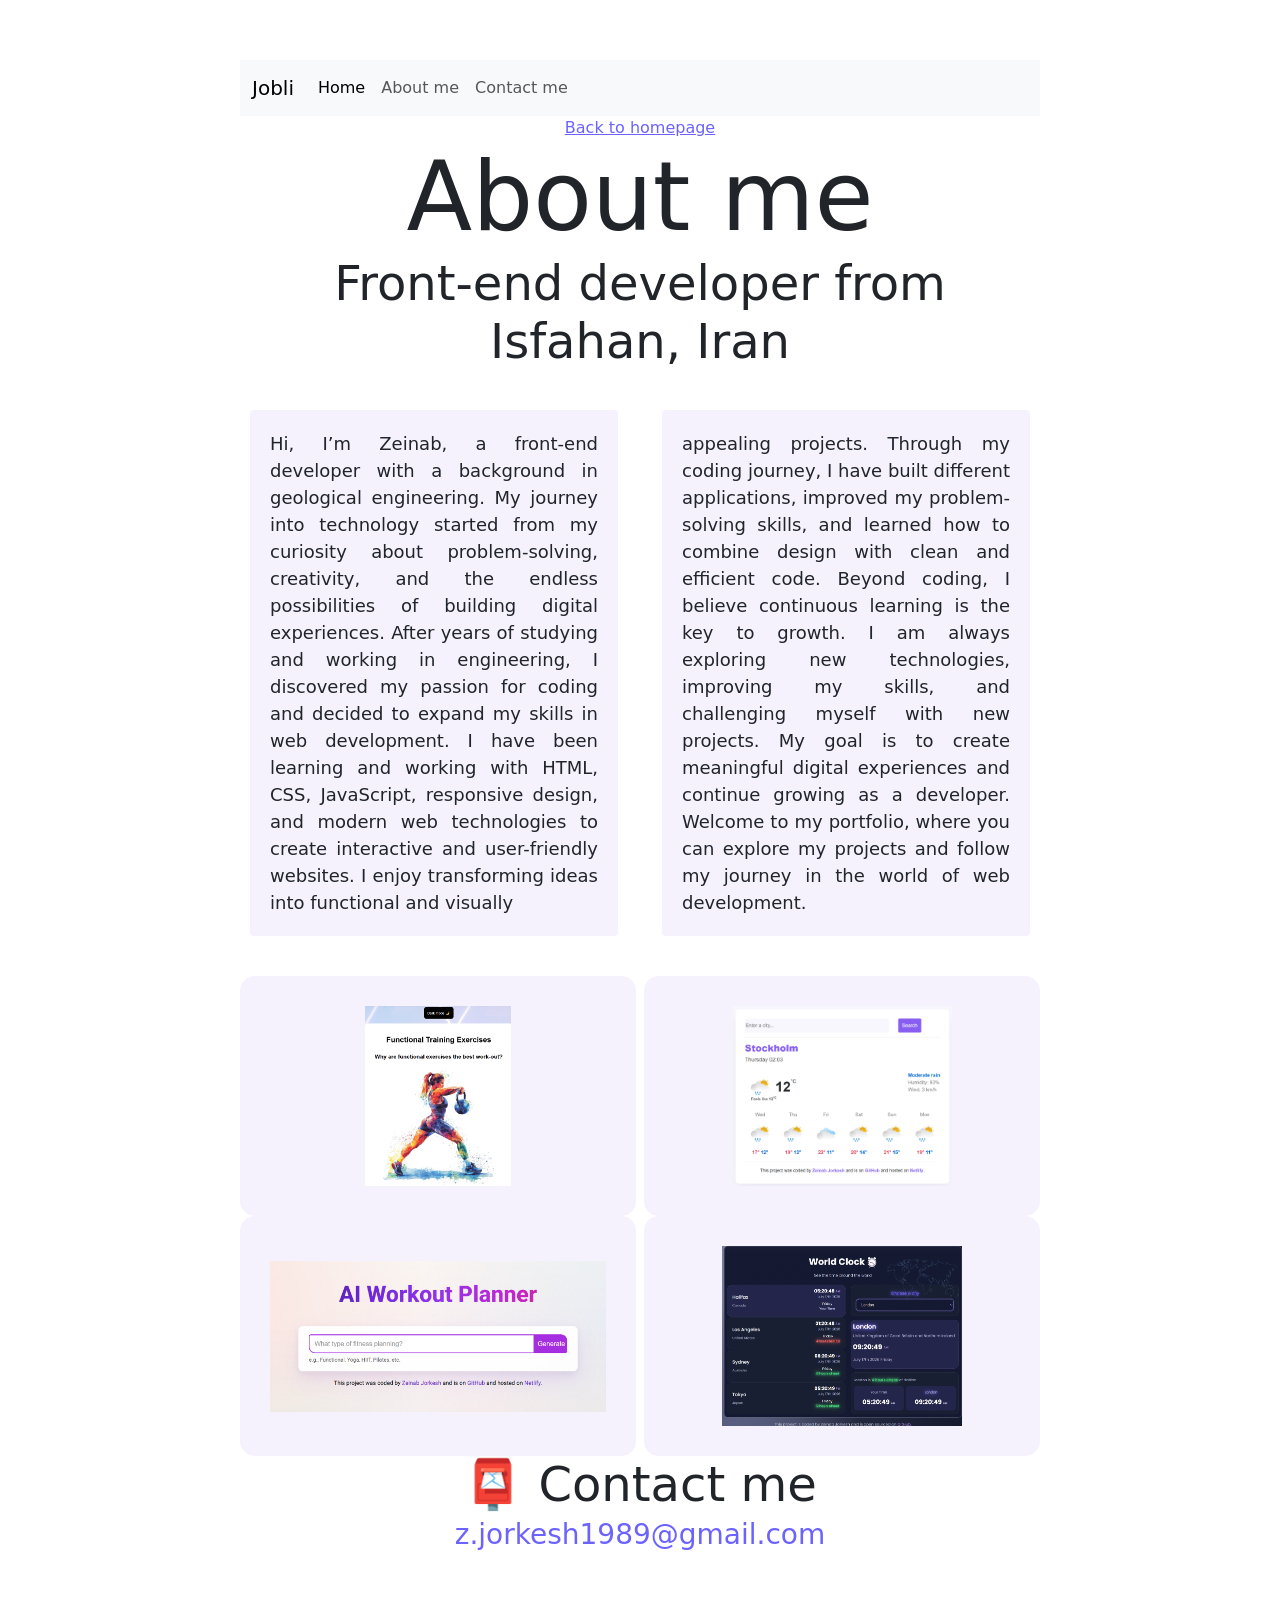
==== about.html @ 9c9f1e0f "Improve mobile responsiveness and add basic SEO optimization" ====
<!doctype html>
<html lang="en">
  <head>
    <meta charset="UTF-8" />
    <meta name="viewport" content="width=device-width, initial-scale=1.0" />
    <title>About Zeinab Jorkesh</title>
    <meta
  name="description"
  content="Learn more about Zeinab Jorkesh, a front-end developer with a background in geological engineering and web development."
/>
    <link
      rel="stylesheet"
      href="https://cdn.jsdelivr.net/npm/bootstrap@5.3.8/dist/css/bootstrap.min.css"
    />
    <script src="https://cdn.jsdelivr.net/npm/bootstrap@5.3.8/dist/js/bootstrap.bundle.min.js"></script>
    <link rel="stylesheet" href="src/style.css" />
  </head>

  <body>
    <nav class="navbar navbar-expand-lg navbar-light bg-light">
      <div class="container-fluid">
        <a class="navbar-brand" href="#">Jobli</a>
        <button
          class="navbar-toggler"
          type="button"
          data-bs-toggle="collapse"
          data-bs-target="#navbarNav"
          aria-controls="navbarNav"
          aria-expanded="false"
          aria-label="Toggle navigation"
        >
          <span class="navbar-toggler-icon"></span>
        </button>
        <div class="collapse navbar-collapse" id="navbarNav">
          <ul class="navbar-nav">
            <li class="nav-item">
              <a class="nav-link active" aria-current="page" href="index.html">Home</a>
            </li>
            <li class="nav-item">
              <a class="nav-link" href="#about-me"">About me</a>
            </li>
            <li class="nav-item">
              <a class="nav-link" href="#contact">Contact me</a>
            </li>
          </ul>
        </div>
      </div>
    </nav>

    <main>

        <a href="index.html" class="homepage-link">Back to homepage</a>
        <h1 id="about-me">About me</h1>
        <h2>Front-end developer from Isfahan, Iran</h2>
        <div class="about-paragraphs">
          <div class="paragraph">
            <div class="row">
              <div class="col-md-6">
                <p>
                  Hi, I’m Zeinab, a front-end developer with a background in
                  geological engineering. My journey into technology started from my
                  curiosity about problem-solving, creativity, and the endless
                  possibilities of building digital experiences. After years of
                  studying and working in engineering, I discovered my passion for
                  coding and decided to expand my skills in web development. I have
                  been learning and working with HTML, CSS, JavaScript, responsive
                  design, and modern web technologies to create interactive and
                  user-friendly websites. I enjoy transforming ideas into functional
                  and visually
                </p>
              </div>
              <div class="col-md-6">
                <p>
                  appealing projects. Through my coding journey, I have built
                  different applications, improved my problem-solving skills, and
                  learned how to combine design with clean and efficient code.
                  Beyond coding, I believe continuous learning is the key to growth.
                  I am always exploring new technologies, improving my skills, and
                  challenging myself with new projects. My goal is to create
                  meaningful digital experiences and continue growing as a
                  developer. Welcome to my portfolio, where you can explore my
                  projects and follow my journey in the world of web development.
                </p>
              </div>
            </div>
          </div>
        </div>
        <div class="projects">
    <div class="row align-items-center g-2">
      <div class="col-md-6">
        <div class="image-box">
        <img src="src/1-Functional training.png" alt="Functional training exercises webpage" class="img-fluid project-image">
      </div>
      </div>
      <div class="col-md-6">
        <div class="image-box">
        <img src="src/2-Weather app..png" alt="Weather application showing current weather information" class="img-fluid project-image">
        </div>
      </div>
    </div>
      <div class="row align-items-center g-2">
      <div class="col-md-6">
        <div class="image-box">
        <img src="src/3-AI workout planner.png" alt="AI workout planner application" class="img-fluid project-image">
        </div>
      </div>
      <div class="col-md-6">
        <div class="image-box">
        <img src="src/4-World clock-selected.png" alt="World clock application showing time in different cities" class="img-fluid project-image">
        </div>
      </div>
    </div>
        </div>
        <div class="container">
        </div>
        <footer id="contact">
        <h2>📮 Contact me</h2>
         <a href="mailto:z.jorkesh1989@gmail.com" class="email-link">
         z.jorkesh1989@gmail.com
         </a>
</footer>
    </main>
  </body>
</html>
---- src/style.css ----
:root {
    --primary-color: #6c63ff;
    --secondary-color: #f5f2fe;
    --box-shadow: 0 5px 10px rgba(0, 0, 0, 0.3);
}

body {
    margin: 60px auto;
    max-width: 800px;
}

h1,
h2,
h3 {
    text-align: center;
    margin: 0;
}

h1 {
    font-size: 96px;
}

h2 {
    font-size: 48px;
}

h3 {
    font-size: 24px;
    opacity: 0.7;
}

p {
    background: var(--secondary-color);
    padding: 20px;
    border-radius: 4px;
    font-size: 18px;
    line-height: 1.5;
    text-align: justify;
}

.navigation-links {
    display: flex;
    margin-top: 40px;
    justify-content: center;
}

.navigation-links a {
    margin: 20px;
    border-radius: 4px;
    padding: 20px 15px;
    text-decoration: none;
    text-transform: capitalize;
}

.contact-link {
    background: var(--primary-color);
    box-shadow: var(--box-shadow);
    color: white;
}

.about-link {
    color: var(--primary-color);
    border: 1px solid var(--primary-color);
}

.homepage-link {
    color: var(--primary-color);
    text-align: center;
    display: block;
}

.about-paragraphs {
    display: flex;
    margin: 30px 0;
}

.about-paragraphs p {
    margin: 10px;
}

.email-link {
    display: flex;
    justify-content: center;
    color: var(--primary-color);
    font-size: 28px;
    text-decoration: none;
}

.email-link:hover {
    text-decoration: underline;
}

.applications {
    font-size: 20px;
    font-weight: 900;
    margin-bottom: 5px;
}

.primary-link {
    border-radius: 4px;
    padding: 20px 15px;
    text-decoration: none;
    text-transform: capitalize;
    background: var(--primary-color);
    box-shadow: var(--box-shadow);
    color: white;
    display: inline-block;
}

.image-box {
    background: var(--secondary-color);
    padding: 30px;
    border-radius: 15px;
    display: flex;
    justify-content: center;
    align-items: center;
}

.project-row {
    margin-bottom: 40px;
}

.project-box {
    padding: 30px;
}

.project-image {
    width: 100%;
    height: 180px;
    object-fit: contain;
}

@media (max-width: 768px) {
    body {
        margin: 30px auto;
        padding: 0 15px;
    }

    h1 {
        font-size: 56px;
    }

    h2 {
        font-size: 36px;
    }

    h3 {
        font-size: 20px;
    }
}
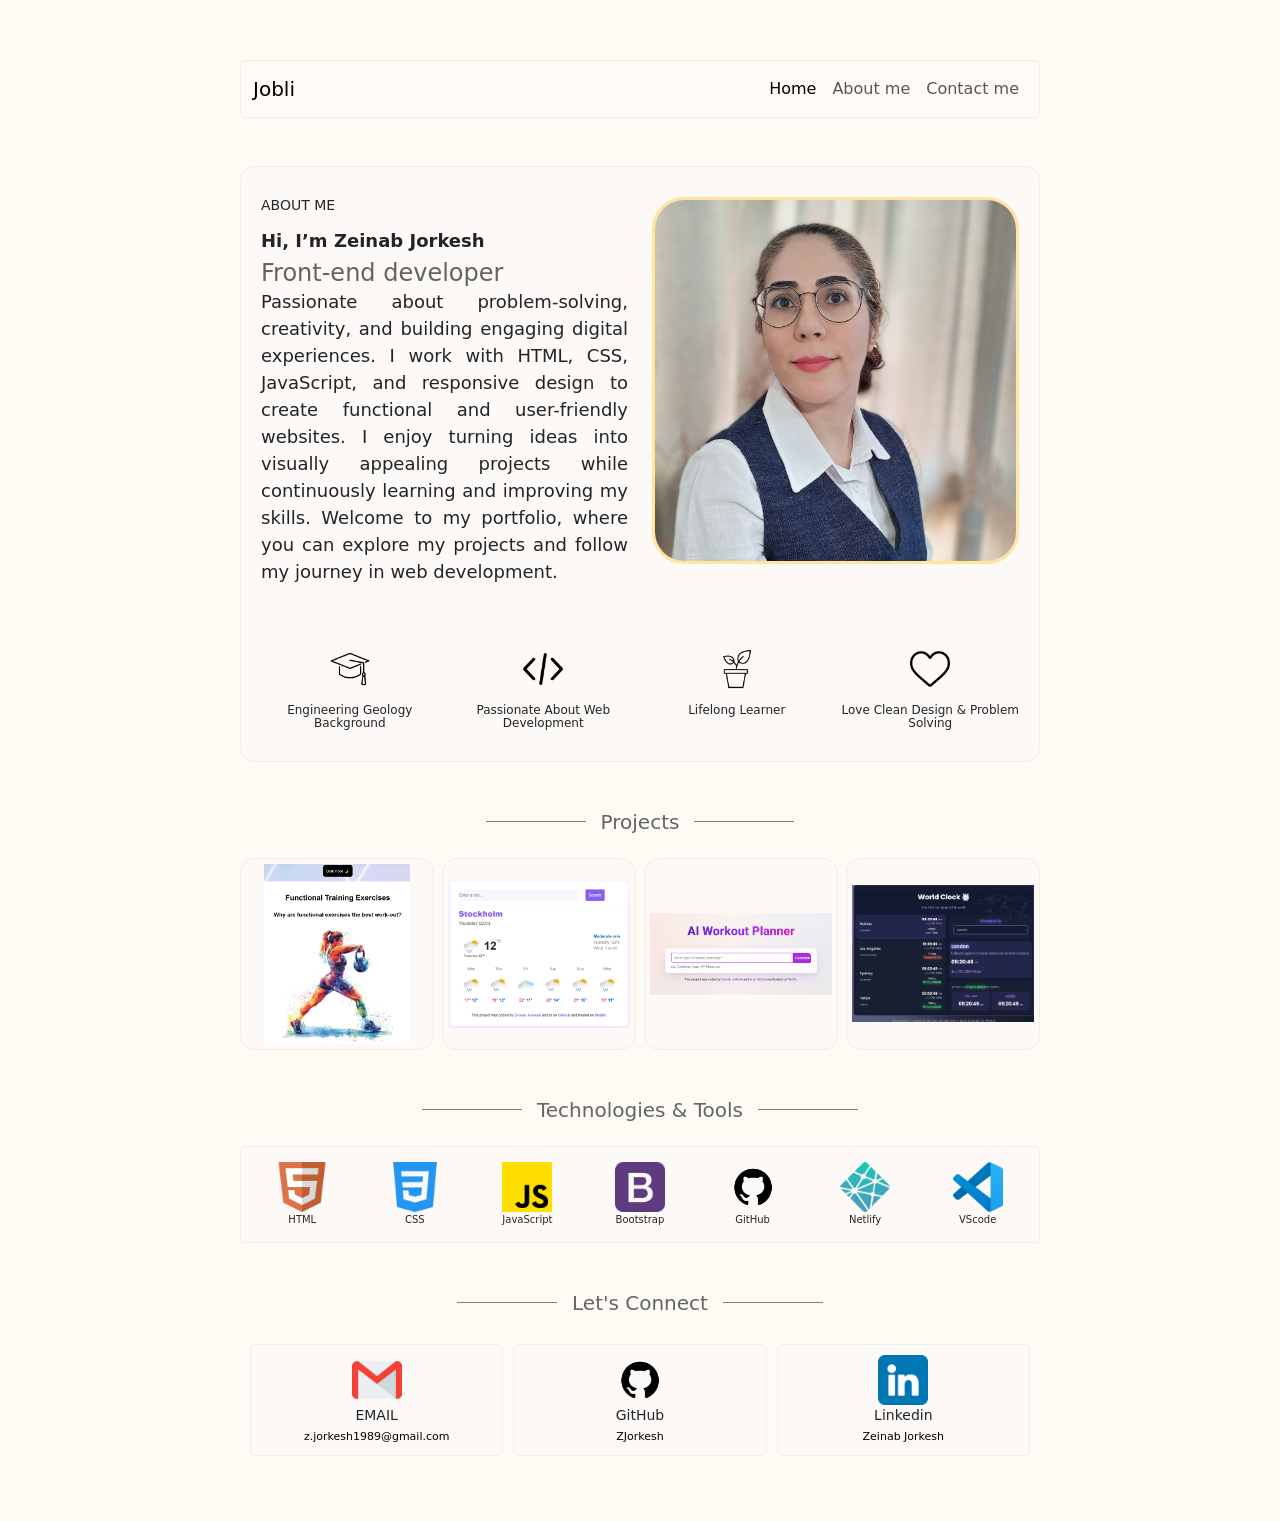
==== commit 3aed1f26: "Updated the About HTML with personal background, skills, and professional information." ====
--- a/about.html
+++ b/about.html
@@ -5,9 +5,9 @@
     <meta name="viewport" content="width=device-width, initial-scale=1.0" />
     <title>About Zeinab Jorkesh</title>
     <meta
-  name="description"
-  content="Learn more about Zeinab Jorkesh, a front-end developer with a background in geological engineering and web development."
-/>
+      name="description"
+      content="Learn more about Zeinab Jorkesh, a front-end developer with a background in geological engineering and web development."
+    />
     <link
       rel="stylesheet"
       href="https://cdn.jsdelivr.net/npm/bootstrap@5.3.8/dist/css/bootstrap.min.css"
@@ -17,9 +17,10 @@
   </head>
 
   <body>
-    <nav class="navbar navbar-expand-lg navbar-light bg-light">
+    <nav class="navbar navbar-expand-lg navbar-light">
       <div class="container-fluid">
         <a class="navbar-brand" href="#">Jobli</a>
+
         <button
           class="navbar-toggler"
           type="button"
@@ -31,16 +32,21 @@
         >
           <span class="navbar-toggler-icon"></span>
         </button>
+
         <div class="collapse navbar-collapse" id="navbarNav">
-          <ul class="navbar-nav">
+          <ul class="navbar-nav ms-auto">
             <li class="nav-item">
-              <a class="nav-link active" aria-current="page" href="index.html">Home</a>
+              <a class="nav-link active" aria-current="page" href="index.html">
+                Home
+              </a>
             </li>
+
             <li class="nav-item">
-              <a class="nav-link" href="#about-me"">About me</a>
+              <a class="nav-link" href="#about-me">About me</a>
             </li>
+
             <li class="nav-item">
-              <a class="nav-link" href="#contact">Contact me</a>
+              <a class="nav-link" href="#connection">Contact me</a>
             </li>
           </ul>
         </div>
@@ -48,77 +54,227 @@
     </nav>
 
     <main>
-
-        <a href="index.html" class="homepage-link">Back to homepage</a>
-        <h1 id="about-me">About me</h1>
-        <h2>Front-end developer from Isfahan, Iran</h2>
-        <div class="about-paragraphs">
-          <div class="paragraph">
-            <div class="row">
-              <div class="col-md-6">
-                <p>
-                  Hi, I’m Zeinab, a front-end developer with a background in
-                  geological engineering. My journey into technology started from my
-                  curiosity about problem-solving, creativity, and the endless
-                  possibilities of building digital experiences. After years of
-                  studying and working in engineering, I discovered my passion for
-                  coding and decided to expand my skills in web development. I have
-                  been learning and working with HTML, CSS, JavaScript, responsive
-                  design, and modern web technologies to create interactive and
-                  user-friendly websites. I enjoy transforming ideas into functional
-                  and visually
-                </p>
-              </div>
-              <div class="col-md-6">
-                <p>
-                  appealing projects. Through my coding journey, I have built
-                  different applications, improved my problem-solving skills, and
-                  learned how to combine design with clean and efficient code.
-                  Beyond coding, I believe continuous learning is the key to growth.
-                  I am always exploring new technologies, improving my skills, and
-                  challenging myself with new projects. My goal is to create
-                  meaningful digital experiences and continue growing as a
-                  developer. Welcome to my portfolio, where you can explore my
-                  projects and follow my journey in the world of web development.
-                </p>
-              </div>
-            </div>
-          </div>
-        </div>
-        <div class="projects">
-    <div class="row align-items-center g-2">
-      <div class="col-md-6">
-        <div class="image-box">
-        <img src="src/1-Functional training.png" alt="Functional training exercises webpage" class="img-fluid project-image">
-      </div>
-      </div>
-      <div class="col-md-6">
-        <div class="image-box">
-        <img src="src/2-Weather app..png" alt="Weather application showing current weather information" class="img-fluid project-image">
-        </div>
+      <div class="about-me-section mt-5 mb-5" id="about-me">
+        <div class="row my-background">
+          <div class="col-md-6">
+            <h1 class="mb-3">ABOUT ME</h1>
+
+            <h2 class="mb-2">Hi, I’m Zeinab Jorkesh</h2>
+
+            <h3>Front-end developer</h3>
+
+            <p>
+              Passionate about problem-solving, creativity, and building
+              engaging digital experiences. I work with HTML, CSS, JavaScript,
+              and responsive design to create functional and user-friendly
+              websites. I enjoy turning ideas into visually appealing projects
+              while continuously learning and improving my skills. Welcome to my
+              portfolio, where you can explore my projects and follow my journey
+              in web development.
+            </p>
+          </div>
+          <div class="col-md-6">
+            <img
+              src="src/personal.jpg"
+              alt=""
+              class="img-fluid border border-3 border-warning-subtle rounded-5"
+            />
+          </div>
+        </div>
+        <div class="my-background-icon mt-5">
+          <div class="row gx-3 gy-5">
+            <div class="col-6 col-md-3 text-center"><img src="src/education.png" alt="" class="img-fluid"  /><p>Engineering Geology Background</p></div>
+            <div class="col-6 col-md-3 text-center">
+              <img src="src/coding.png" alt="" class="img-fluid" /><p>Passionate About Web Development</p>
+            </div>
+            <div class="col-6 col-md-3 text-center"><img src="src/potted-plant.png" alt="" class="img-fluid"  /><p>Lifelong Learner</p></div>
+            <div class="col-6 col-md-3 text-center">
+              <img src="src/heart.png" alt="" class="img-fluid"/><p>Love Clean Design & Problem Solving</p>
+            </div>
+          </div>
+        </div>
+      </div>
+
+
+      <div class="projects">
+        <div class="title mb-4">
+          <span></span>
+          <h3>Projects</h3>
+          <span></span>
+        </div>
+        <div class="row align-items-center g-2">
+          <div class="col-6 col-md-3">
+            <div class="image-box">
+              <img
+                src="src/1-Functional training.png"
+                alt="Functional training exercises webpage"
+                class="img-fluid project-image"
+              />
+            </div>
+          </div>
+
+          <div class="col-6 col-md-3">
+            <div class="image-box">
+              <img
+                src="src/2-Weather app..png"
+                alt="Weather application showing current weather information"
+                class="img-fluid project-image"
+              />
+            </div>
+          </div>
+          <div class="col-6 col-md-3">
+            <div class="image-box">
+              <img
+                src="src/3-AI workout planner.png"
+                alt="AI workout planner application"
+                class="img-fluid project-image"
+              />
+            </div>
+          </div>
+
+          <div class="col-6 col-md-3">
+            <div class="image-box">
+              <img
+                src="src/4-World clock-selected.png"
+                alt="World clock application showing time in different cities"
+                class="img-fluid project-image"
+              />
+            </div>
+          </div>
+        </div>
+      </div>
+      <div class="technologies mt-5">
+        <div class="title mb-4">
+          <span></span>
+          <h3>Technologies & Tools</h3>
+          <span></span>
+        </div>
+        <div class="tech-icons">
+          <div class="row">
+            <div class="col-1">
+              <img
+                src="src/html.png"
+                alt=""
+                class="img-fluid"
+                width="50"
+                height="50"
+              />
+              <p>HTML</p>
+            </div>
+            <div class="col-1">
+              <img
+                src="src/css-3.png"
+                alt=""
+                class="img-fluid"
+                width="50"
+                height="50"
+              />
+              <p>CSS</p>
+            </div>
+            <div class="col-1">
+              <img
+                src="src/js.png"
+                alt=""
+                class="img-fluid"
+                width="50"
+                height="50"
+              />
+              <p>JavaScript</p>
+            </div>
+            <div class="col-1">
+              <img
+                src="src/bootstrap.png"
+                alt=""
+                class="img-fluid"
+                width="50"
+                height="50"
+              />
+              <p>Bootstrap</p>
+            </div>
+            <div class="col-1">
+              <img
+                src="src/GitHub.png"
+                alt=""
+                class="img-fluid"
+                width="50"
+                height="50"
+              />
+              <p>GitHub</p>
+            </div>
+            <div class="col-1">
+              <img
+                src="src/netlify.png"
+                alt=""
+                class="img-fluid"
+                width="50"
+                height="50"
+              />
+              <p>Netlify</p>
+            </div>
+            <div class="col-1">
+              <img
+                src="src/vscode.png"
+                alt=""
+                class="img-fluid"
+                width="50"
+                height="50"
+              />
+              <p>VScode</p>
+            </div>
+          </div>
+        </div>
+      </div>
+      <div class="connect mt-5" id="connection">
+        <div class="title mb-4">
+          <span></span>
+          <h3>Let's Connect</h3>
+          <span></span>
+        </div>
+          
+        <div class="row gx-3">
+          <div class="col-4">
+            <div class="connect-box">
+                <img
+                  src="src/gmail.png"
+                  alt=""
+                  class="img-fluid"
+                  width="50"
+                  height="50"
+                />
+                <p>EMAIL</p>
+                <a href="mailto:z.jorkesh1989@gmail.com" target="_blank">z.jorkesh1989@gmail.com</a>
+            </div>
+          </div>
+            <div class="col-4">
+            <div class="connect-box">
+                <img
+                  src="src/GitHub.png"
+                  alt=""
+                  class="img-fluid"
+                  width="50"
+                  height="50"
+                />
+                <p>GitHub</p>
+                <a href="https://github.com/zjorkesh" target="_blank">ZJorkesh</a>
+            </div>
+          </div>
+            <div class="col-4">
+            <div class="connect-box">
+                <img
+                  src="src/linkedin.png"
+                  alt=""
+                  class="img-fluid"
+                  width="50"
+                  height="50"
+                />
+                <p>Linkedin</p>
+                <a href="https://www.linkedin.com/in/zeinab-jorkesh-b8985594/" target="_blank">Zeinab Jorkesh</a>
+            </div>
+          </div>
+        </div>
+
       </div>
     </div>
-      <div class="row align-items-center g-2">
-      <div class="col-md-6">
-        <div class="image-box">
-        <img src="src/3-AI workout planner.png" alt="AI workout planner application" class="img-fluid project-image">
-        </div>
-      </div>
-      <div class="col-md-6">
-        <div class="image-box">
-        <img src="src/4-World clock-selected.png" alt="World clock application showing time in different cities" class="img-fluid project-image">
-        </div>
-      </div>
-    </div>
-        </div>
-        <div class="container">
-        </div>
-        <footer id="contact">
-        <h2>📮 Contact me</h2>
-         <a href="mailto:z.jorkesh1989@gmail.com" class="email-link">
-         z.jorkesh1989@gmail.com
-         </a>
-</footer>
-    </main>
-  </body>
-</html>+  </main>
+</body>
+</html>
--- a/src/style.css
+++ b/src/style.css
@@ -1,12 +1,35 @@
 :root {
     --primary-color: #6c63ff;
-    --secondary-color: #f5f2fe;
+    --secondary-color: #FCF9F6;
+        --border: solid 1px #F1EEE8;
     --box-shadow: 0 5px 10px rgba(0, 0, 0, 0.3);
+}
+.navbar {
+    background-color: #FEFAF5;
+    border: var(--border);
+    border-radius: 5px;
+}
+
+.hero {
+    background-color: var(--secondary-color);
+}
+
+.hero h2 {
+    font-family: Poppins;
+}
+
+.hero h1 {
+    font-family: Playfair Display;
+}
+
+.hero h3 {
+    font-family: Poppins;
 }
 
 body {
     margin: 60px auto;
     max-width: 800px;
+    background-color: #fefbf5;
 }
 
 h1,
@@ -30,7 +53,7 @@
 }
 
 p {
-    background: var(--secondary-color);
+
     padding: 20px;
     border-radius: 4px;
     font-size: 18px;
@@ -107,14 +130,6 @@
     display: inline-block;
 }
 
-.image-box {
-    background: var(--secondary-color);
-    padding: 30px;
-    border-radius: 15px;
-    display: flex;
-    justify-content: center;
-    align-items: center;
-}
 
 .project-row {
     margin-bottom: 40px;
@@ -147,4 +162,154 @@
     h3 {
         font-size: 20px;
     }
+}
+/*****About me html ******/
+.about-me-section {
+    background: var(--secondary-color);
+    border: var(--border);
+    border-radius: 15px;
+    padding: 30px 20px;
+}
+
+.about-me-section .row {
+    display: flex;
+    justify-content: space-between;
+}
+
+.about-me-section h1 {
+    font-size: 14px;
+    text-align: left;
+}
+
+.about-me-section h2 {
+    font-size: 18px;
+    font-weight: bold;
+    text-align: left;
+}
+
+.about-me-section h3 {
+    text-align: left;
+}
+
+.about-me-section p {
+    padding: 0;
+    font-size: 18px;
+    line-height: 1.5;
+    text-align: justify;
+}
+
+.image-box {
+    background: var(--secondary-color);
+    border: var(--border);
+    padding: 5px;
+    border-radius: 15px;
+    display: flex;
+    justify-content: center;
+    align-items: center;
+}
+
+.my-background-icon .col-3 {
+    padding: 20px 15px;
+    text-align: center;
+}
+
+.my-background-icon img {
+    width: 40px;
+    height: 40px;
+    object-fit: contain;
+    margin-bottom: 15px;
+}
+
+.my-background-icon p {
+    margin: 0;
+    font-size: 12px;
+    line-height: 1.1;
+    text-align: center;
+}
+
+.title {
+    display: flex;
+    align-items: center;
+    justify-content: center;
+    gap: 15px;
+
+}
+
+.title span {
+    width: 100px;
+    height: 1px;
+    background-color: gray;
+}
+
+.title h3 {
+    margin: 0;
+    font-size: 20px;
+}
+
+.tech-icons {
+    background-color: var(--secondary-color);
+    border: var(--border);
+    border-radius: 5px;
+}
+
+.tech-icons p {
+    font-size: 10px;
+    margin: 0;
+    padding: 0;
+
+}
+
+.tech-icons .row {
+    display: flex;
+    align-items: center;
+    justify-content: space-around;
+    margin: 0;
+    padding: 5px;
+}
+
+.tech-icons .col-1 {
+    display: flex;
+    flex-direction: column;
+    align-items: center;
+    padding: 10px 0;
+}
+
+
+
+.connect p {
+    font-size: 14px;
+    margin: 0;
+    padding: 0;
+}
+
+.connect a {
+    font-size: 11px;
+    margin: 0;
+    padding: 0;
+    text-decoration: none;
+    color: black;
+    margin-top: 3px;
+}
+
+.connect .row {
+    display: flex;
+    align-items: center;
+    justify-content: space-around;
+    margin: 0;
+    padding: 5px;
+
+}
+
+.connect .col-4 {
+    padding: 0 5px;
+}
+
+.connect-box {
+    display: flex;
+    flex-direction: column;
+    align-items: center;
+    padding: 10px;
+    background-color: var(--secondary-color);
+    border: var(--border);
+    border-radius: 5px;
 }
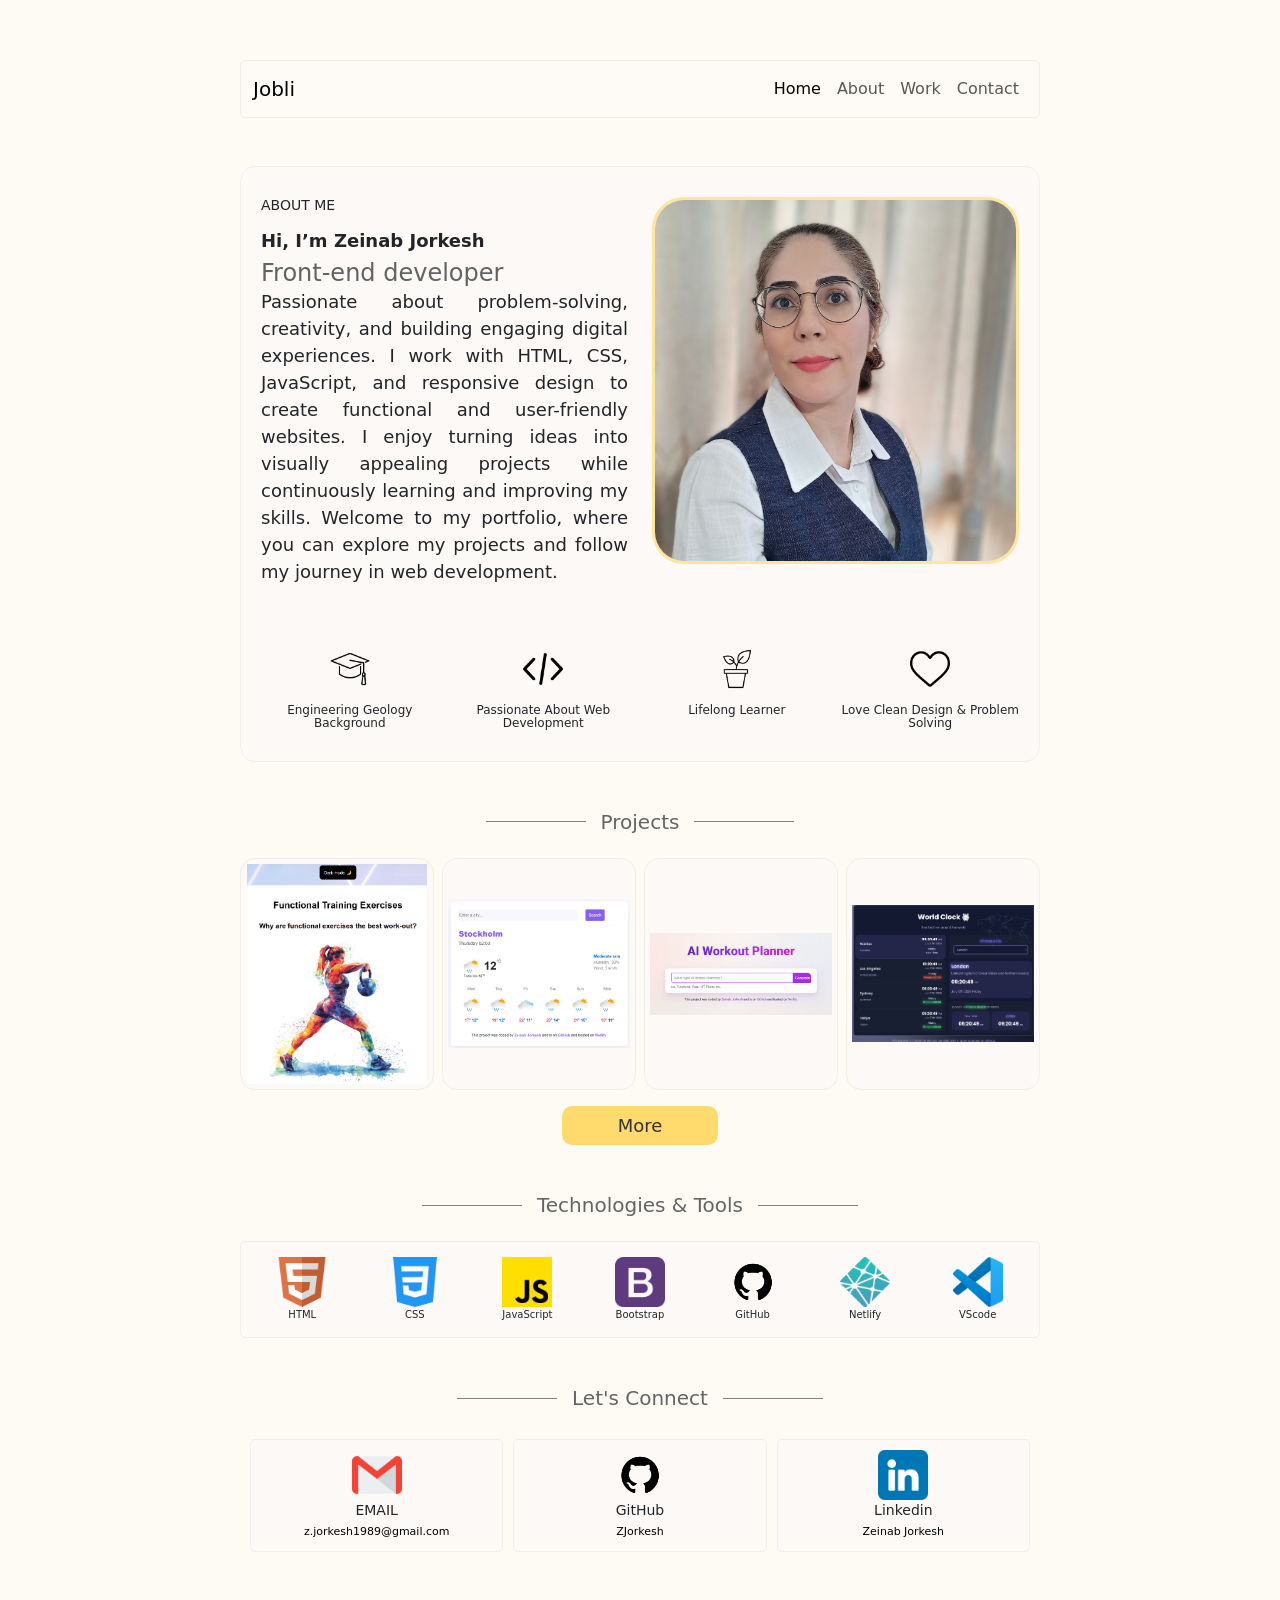
==== commit 0381f015: "Created Work page layout and project styling" ====
--- a/about.html
+++ b/about.html
@@ -42,11 +42,13 @@
             </li>
 
             <li class="nav-item">
-              <a class="nav-link" href="#about-me">About me</a>
-            </li>
-
-            <li class="nav-item">
-              <a class="nav-link" href="#connection">Contact me</a>
+              <a class="nav-link" href="#about-me">About</a>
+            </li>
+            <li class="nav-item">
+              <a class="nav-link" href="work.html">Work</a>
+            </li>
+            <li class="nav-item">
+              <a class="nav-link" href="#connection">Contact</a>
             </li>
           </ul>
         </div>
@@ -141,6 +143,9 @@
               />
             </div>
           </div>
+        </div>
+        <div class="more-button">
+          <a href="work.html" class="btn mt-3 btn-small">More</a>
         </div>
       </div>
       <div class="technologies mt-5">
--- a/src/style.css
+++ b/src/style.css
@@ -1,6 +1,7 @@
 :root {
-    --primary-color: #6c63ff;
+    --primary-color: #FEFBF5;
     --secondary-color: #FCF9F6;
+    --third-color: #FFCA2C;
         --border: solid 1px #F1EEE8;
     --box-shadow: 0 5px 10px rgba(0, 0, 0, 0.3);
 }
@@ -131,20 +132,6 @@
 }
 
 
-.project-row {
-    margin-bottom: 40px;
-}
-
-.project-box {
-    padding: 30px;
-}
-
-.project-image {
-    width: 100%;
-    height: 180px;
-    object-fit: contain;
-}
-
 @media (max-width: 768px) {
     body {
         margin: 30px auto;
@@ -245,7 +232,27 @@
     margin: 0;
     font-size: 20px;
 }
-
+.btn-small {
+    display: inline-block;
+    font-size: 18px;
+    padding: 8px 55px;
+    line-height: 1.2;
+    background: #ffdb6e;
+    transition: all 1s ease-out;
+    color: rgb(51, 51, 51);
+    border-radius: 10px;
+    text-decoration: none;
+
+}
+
+.btn-small:hover {
+    background-color: #ffdb6e;
+    border: solid 1px #FFCA2C;
+}
+
+.more-button {
+    text-align: center;
+}
 .tech-icons {
     background-color: var(--secondary-color);
     border: var(--border);
@@ -312,4 +319,16 @@
     background-color: var(--secondary-color);
     border: var(--border);
     border-radius: 5px;
+}
+/*****work html ******/
+
+.project-image {
+    width: 100%;
+    height: 220px;
+    object-fit: contain;
+}
+
+.container.projects p {
+    font-size: 14px;
+    text-align: center;
 }
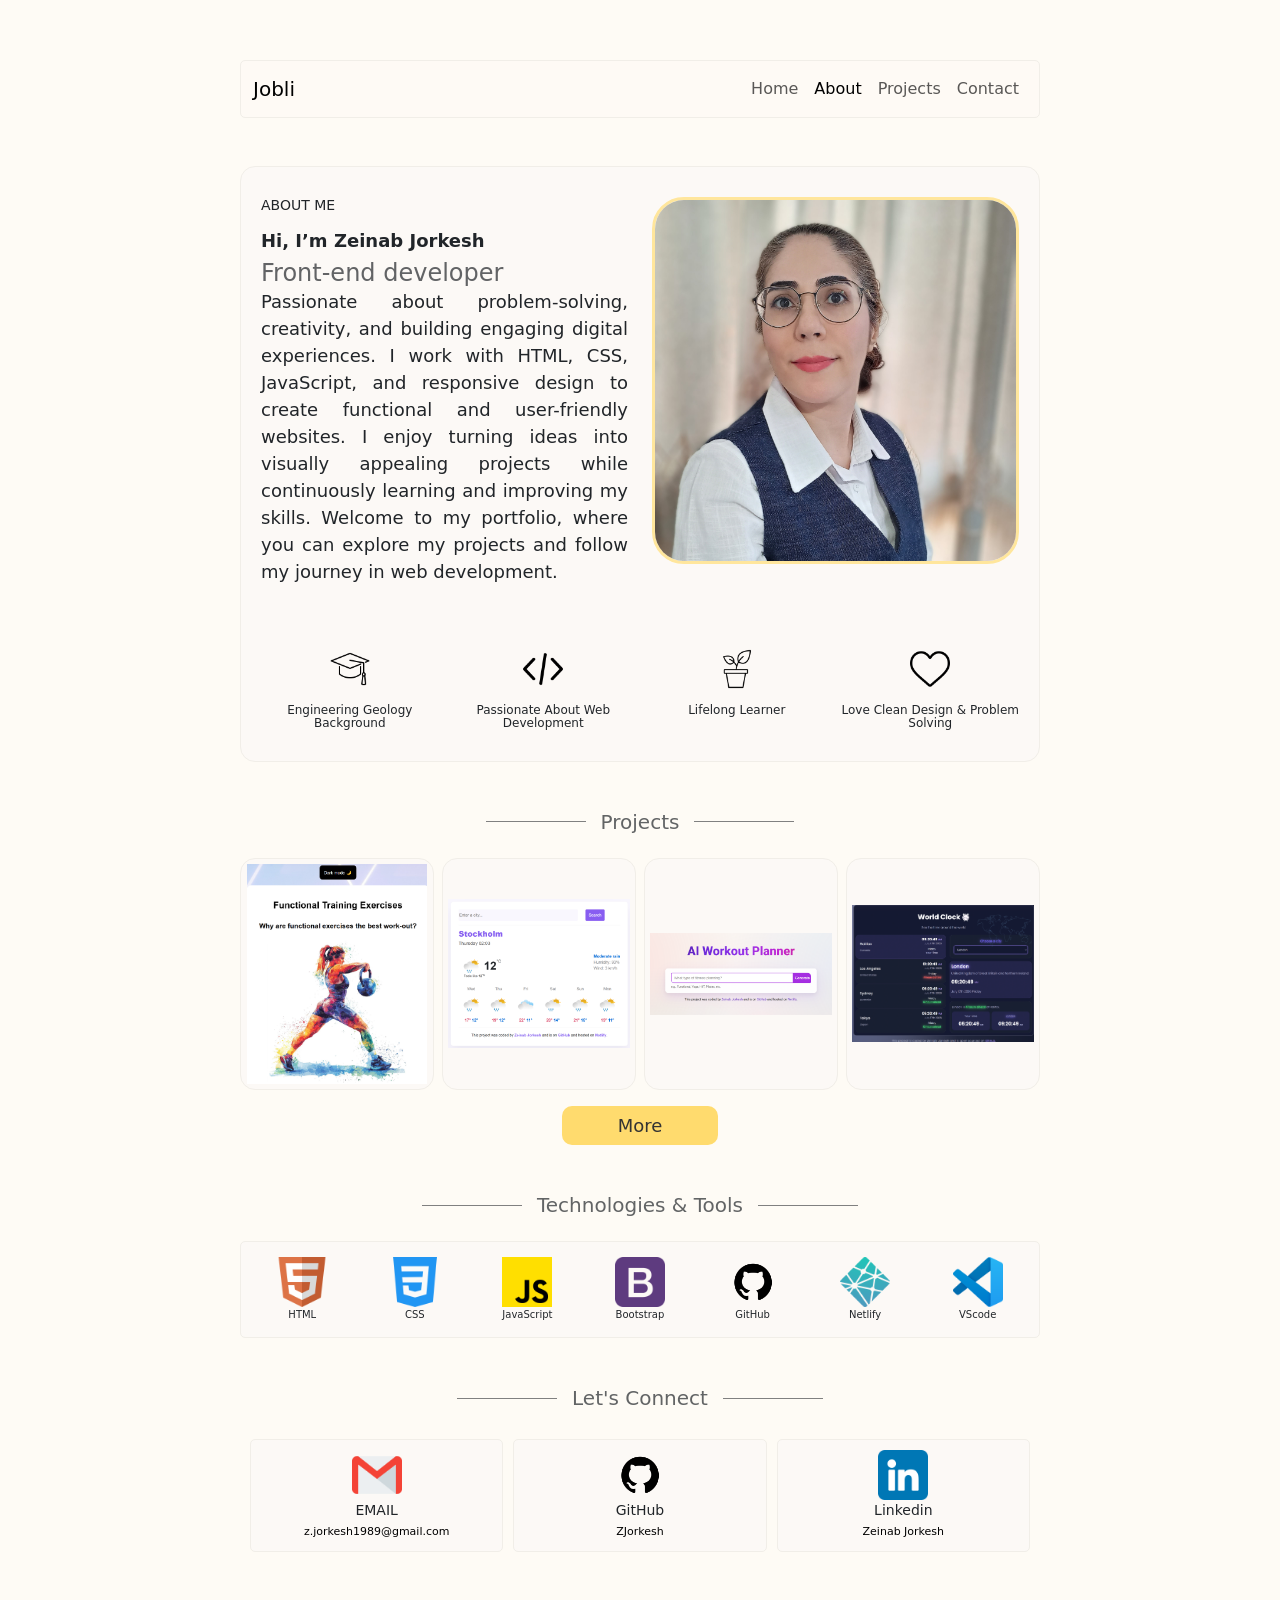
==== commit 405be898: "Updated navbar, renamed pages-index.html to home.html, work.html to projects.html, and updated links" ====
--- a/about.html
+++ b/about.html
@@ -36,19 +36,23 @@
         <div class="collapse navbar-collapse" id="navbarNav">
           <ul class="navbar-nav ms-auto">
             <li class="nav-item">
-              <a class="nav-link active" aria-current="page" href="index.html">
+              <a class="nav-link" aria-current="page" href="index.html">
                 Home
               </a>
             </li>
 
             <li class="nav-item">
-              <a class="nav-link" href="#about-me">About</a>
+              <a class="nav-link active" href="/">About</a>
             </li>
             <li class="nav-item">
-              <a class="nav-link" href="work.html">Work</a>
-            </li>
-            <li class="nav-item">
+              <a class="nav-link" href="projects.html">Projects</a>
+            </li>
+            <li class="nav-item dropdown">
               <a class="nav-link" href="#connection">Contact</a>
+              <ul class="dropdown-menu">
+              <li><a class="dropdown-item" href="#connection">Contact me</a> </li>
+              <li><a class="dropdown-item" href="#inquiry">Work Inquiry</a></li>
+            </ul>
             </li>
           </ul>
         </div>
@@ -145,7 +149,7 @@
           </div>
         </div>
         <div class="more-button">
-          <a href="work.html" class="btn mt-3 btn-small">More</a>
+          <a href="projects.html#functional-training-exercises" class="btn mt-3 btn-small">More</a>
         </div>
       </div>
       <div class="technologies mt-5">
--- a/src/style.css
+++ b/src/style.css
@@ -11,21 +11,23 @@
     border-radius: 5px;
 }
 
-.hero {
+.nav-item.dropdown {
+    position: relative;
+}
+
+.nav-item.dropdown .dropdown-menu {
+    display: none;
+    position: absolute;
+    top: 100%;
+    left: 0;
+}
+
+.nav-item.dropdown:hover .dropdown-menu {
+    display: block;
     background-color: var(--secondary-color);
-}
-
-.hero h2 {
-    font-family: Poppins;
-}
-
-.hero h1 {
-    font-family: Playfair Display;
-}
-
-.hero h3 {
-    font-family: Poppins;
-}
+    border: none;
+}
+
 
 body {
     margin: 60px auto;
@@ -60,6 +62,46 @@
     font-size: 18px;
     line-height: 1.5;
     text-align: justify;
+}
+
+@media (max-width: 768px) {
+    body {
+        margin: 30px auto;
+        padding: 0 15px;
+    }
+
+        h1 {
+            font-size: 56px;
+        }
+
+        h2 {
+            font-size: 36px;
+        }
+
+        h3 {
+            font-size: 20px;
+        }
+}
+
+/*****Home html ******/
+
+.hero {
+    background-color: var(--secondary-color);
+    border: var(--border);
+    padding: 25px 0;
+    margin: 50px auto;
+}
+
+.hero h2 {
+    font-family: Poppins;
+}
+
+.hero h1 {
+    font-family: Playfair Display;
+}
+
+.hero h3 {
+    font-family: Poppins;
 }
 
 .navigation-links {
@@ -76,79 +118,32 @@
     text-transform: capitalize;
 }
 
-.contact-link {
-    background: var(--primary-color);
-    box-shadow: var(--box-shadow);
-    color: white;
-}
-
-.about-link {
-    color: var(--primary-color);
-    border: 1px solid var(--primary-color);
-}
-
-.homepage-link {
-    color: var(--primary-color);
-    text-align: center;
-    display: block;
-}
-
-.about-paragraphs {
-    display: flex;
-    margin: 30px 0;
-}
-
-.about-paragraphs p {
-    margin: 10px;
-}
-
-.email-link {
-    display: flex;
-    justify-content: center;
-    color: var(--primary-color);
-    font-size: 28px;
-    text-decoration: none;
-}
-
-.email-link:hover {
-    text-decoration: underline;
-}
-
 .applications {
     font-size: 20px;
     font-weight: 900;
     margin-bottom: 5px;
 }
 
-.primary-link {
-    border-radius: 4px;
-    padding: 20px 15px;
+.btn-learn-more {
+    display: inline-block;
+    font-size: 18px;
+    padding: 8px 55px;
+    line-height: 1.2;
+    transition: all 1s ease-out;
+    color: rgb(51, 51, 51);
+    border-radius: 10px;
     text-decoration: none;
-    text-transform: capitalize;
-    background: var(--primary-color);
-    box-shadow: var(--box-shadow);
-    color: white;
-    display: inline-block;
-}
-
-
-@media (max-width: 768px) {
-    body {
-        margin: 30px auto;
-        padding: 0 15px;
-    }
-
-    h1 {
-        font-size: 56px;
-    }
-
-    h2 {
-        font-size: 36px;
-    }
-
-    h3 {
-        font-size: 20px;
-    }
+    border: solid 1px #FFCA2C;
+
+}
+
+.btn-learn-more:hover {
+    background-color: #ffdb6e;
+
+}
+
+.more-button {
+    text-align: center;
 }
 /*****About me html ******/
 .about-me-section {
@@ -331,4 +326,4 @@
 .container.projects p {
     font-size: 14px;
     text-align: center;
-}+}
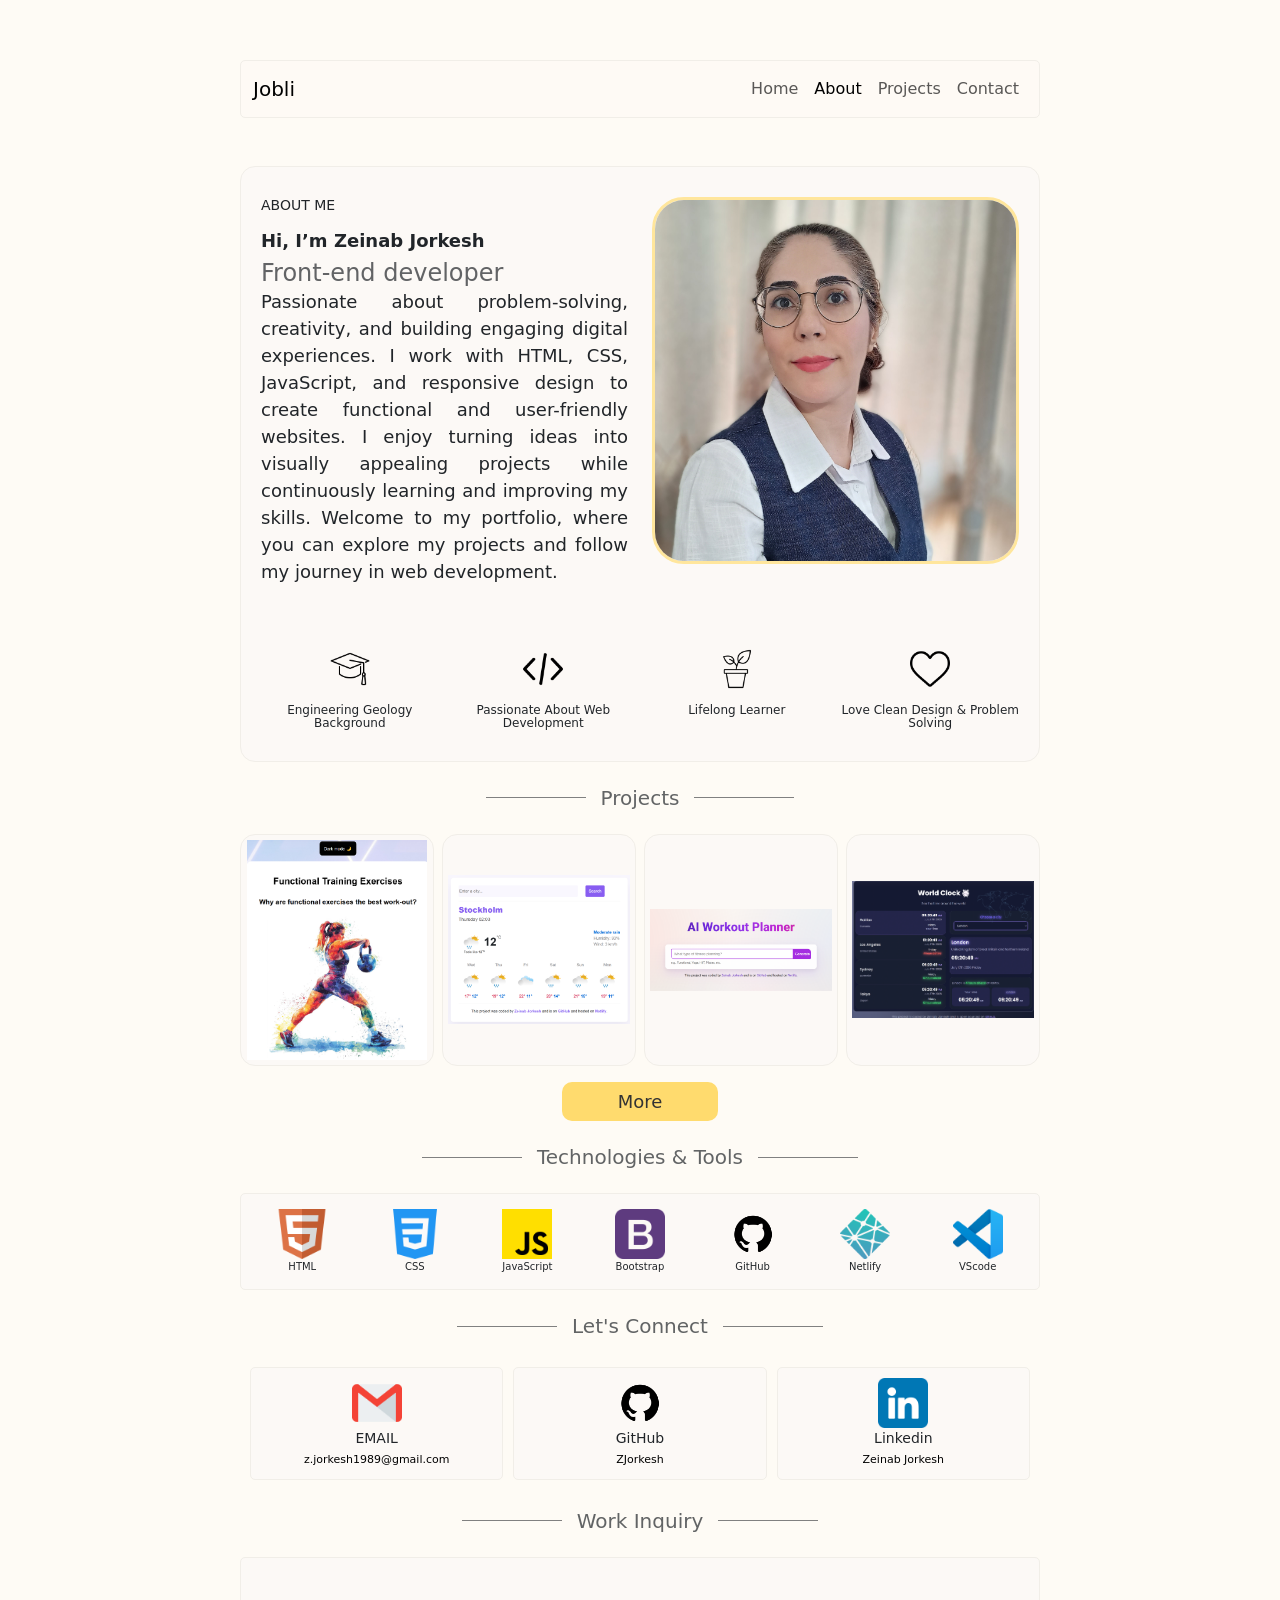
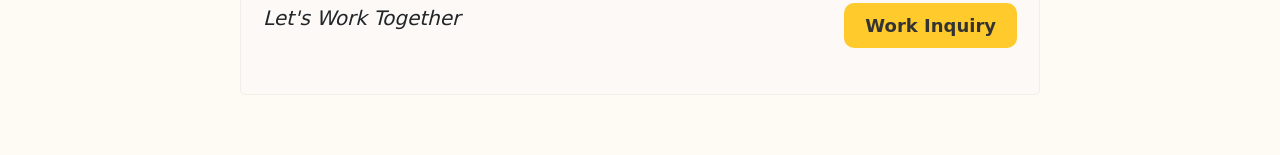
==== commit f348573e: "Added Work Inquiry section and created Work Inquiry page" ====
--- a/about.html
+++ b/about.html
@@ -3,16 +3,21 @@
   <head>
     <meta charset="UTF-8" />
     <meta name="viewport" content="width=device-width, initial-scale=1.0" />
+
     <title>About Zeinab Jorkesh</title>
+
     <meta
       name="description"
       content="Learn more about Zeinab Jorkesh, a front-end developer with a background in geological engineering and web development."
     />
+
     <link
       rel="stylesheet"
       href="https://cdn.jsdelivr.net/npm/bootstrap@5.3.8/dist/css/bootstrap.min.css"
     />
+
     <script src="https://cdn.jsdelivr.net/npm/bootstrap@5.3.8/dist/js/bootstrap.bundle.min.js"></script>
+
     <link rel="stylesheet" href="src/style.css" />
   </head>
 
@@ -36,7 +41,7 @@
         <div class="collapse navbar-collapse" id="navbarNav">
           <ul class="navbar-nav ms-auto">
             <li class="nav-item">
-              <a class="nav-link" aria-current="page" href="index.html">
+              <a class="nav-link" aria-current="page" href="home.html">
                 Home
               </a>
             </li>
@@ -44,15 +49,22 @@
             <li class="nav-item">
               <a class="nav-link active" href="/">About</a>
             </li>
+
             <li class="nav-item">
               <a class="nav-link" href="projects.html">Projects</a>
             </li>
+
             <li class="nav-item dropdown">
-              <a class="nav-link" href="#connection">Contact</a>
+              <a class="nav-link" href="">Contact</a>
+
               <ul class="dropdown-menu">
-              <li><a class="dropdown-item" href="#connection">Contact me</a> </li>
-              <li><a class="dropdown-item" href="#inquiry">Work Inquiry</a></li>
-            </ul>
+                <li>
+                  <a class="dropdown-item" href="#connection">Contact me</a>
+                </li>
+                <li>
+                  <a class="dropdown-item" href="#inquiry">Work Inquiry</a>
+                </li>
+              </ul>
             </li>
           </ul>
         </div>
@@ -60,7 +72,7 @@
     </nav>
 
     <main>
-      <div class="about-me-section mt-5 mb-5" id="about-me">
+      <div class="about-me-section mt-5 mb-4" id="about-me">
         <div class="row my-background">
           <div class="col-md-6">
             <h1 class="mb-3">ABOUT ME</h1>
@@ -74,11 +86,12 @@
               engaging digital experiences. I work with HTML, CSS, JavaScript,
               and responsive design to create functional and user-friendly
               websites. I enjoy turning ideas into visually appealing projects
-              while continuously learning and improving my skills. Welcome to my
-              portfolio, where you can explore my projects and follow my journey
-              in web development.
+              while continuously learning and improving my skills. Welcome to
+              my portfolio, where you can explore my projects and follow my
+              journey in web development.
             </p>
           </div>
+
           <div class="col-md-6">
             <img
               src="src/personal.jpg"
@@ -87,20 +100,31 @@
             />
           </div>
         </div>
+
         <div class="my-background-icon mt-5">
           <div class="row gx-3 gy-5">
-            <div class="col-6 col-md-3 text-center"><img src="src/education.png" alt="" class="img-fluid"  /><p>Engineering Geology Background</p></div>
             <div class="col-6 col-md-3 text-center">
-              <img src="src/coding.png" alt="" class="img-fluid" /><p>Passionate About Web Development</p>
-            </div>
-            <div class="col-6 col-md-3 text-center"><img src="src/potted-plant.png" alt="" class="img-fluid"  /><p>Lifelong Learner</p></div>
+              <img src="src/education.png" alt="" class="img-fluid" />
+              <p>Engineering Geology Background</p>
+            </div>
+
             <div class="col-6 col-md-3 text-center">
-              <img src="src/heart.png" alt="" class="img-fluid"/><p>Love Clean Design & Problem Solving</p>
-            </div>
-          </div>
-        </div>
-      </div>
-
+              <img src="src/coding.png" alt="" class="img-fluid" />
+              <p>Passionate About Web Development</p>
+            </div>
+
+            <div class="col-6 col-md-3 text-center">
+              <img src="src/potted-plant.png" alt="" class="img-fluid" />
+              <p>Lifelong Learner</p>
+            </div>
+
+            <div class="col-6 col-md-3 text-center">
+              <img src="src/heart.png" alt="" class="img-fluid" />
+              <p>Love Clean Design &amp; Problem Solving</p>
+            </div>
+          </div>
+        </div>
+      </div>
 
       <div class="projects">
         <div class="title mb-4">
@@ -108,6 +132,7 @@
           <h3>Projects</h3>
           <span></span>
         </div>
+
         <div class="row align-items-center g-2">
           <div class="col-6 col-md-3">
             <div class="image-box">
@@ -128,6 +153,7 @@
               />
             </div>
           </div>
+
           <div class="col-6 col-md-3">
             <div class="image-box">
               <img
@@ -148,16 +174,24 @@
             </div>
           </div>
         </div>
+
         <div class="more-button">
-          <a href="projects.html#functional-training-exercises" class="btn mt-3 btn-small">More</a>
-        </div>
-      </div>
-      <div class="technologies mt-5">
+          <a
+            href="projects.html#functional-training-exercises"
+            class="btn mt-3 btn-small"
+          >
+            More
+          </a>
+        </div>
+      </div>
+
+      <div class="technologies mt-4">
         <div class="title mb-4">
           <span></span>
-          <h3>Technologies & Tools</h3>
-          <span></span>
-        </div>
+          <h3>Technologies &amp; Tools</h3>
+          <span></span>
+        </div>
+
         <div class="tech-icons">
           <div class="row">
             <div class="col-1">
@@ -170,6 +204,7 @@
               />
               <p>HTML</p>
             </div>
+
             <div class="col-1">
               <img
                 src="src/css-3.png"
@@ -180,6 +215,7 @@
               />
               <p>CSS</p>
             </div>
+
             <div class="col-1">
               <img
                 src="src/js.png"
@@ -190,6 +226,7 @@
               />
               <p>JavaScript</p>
             </div>
+
             <div class="col-1">
               <img
                 src="src/bootstrap.png"
@@ -200,6 +237,7 @@
               />
               <p>Bootstrap</p>
             </div>
+
             <div class="col-1">
               <img
                 src="src/GitHub.png"
@@ -210,6 +248,7 @@
               />
               <p>GitHub</p>
             </div>
+
             <div class="col-1">
               <img
                 src="src/netlify.png"
@@ -220,6 +259,7 @@
               />
               <p>Netlify</p>
             </div>
+
             <div class="col-1">
               <img
                 src="src/vscode.png"
@@ -233,57 +273,81 @@
           </div>
         </div>
       </div>
-      <div class="connect mt-5" id="connection">
+
+      <div class="connect mt-4" id="connection">
         <div class="title mb-4">
           <span></span>
           <h3>Let's Connect</h3>
           <span></span>
         </div>
-          
+
         <div class="row gx-3">
           <div class="col-4">
             <div class="connect-box">
-                <img
-                  src="src/gmail.png"
-                  alt=""
-                  class="img-fluid"
-                  width="50"
-                  height="50"
-                />
-                <p>EMAIL</p>
-                <a href="mailto:z.jorkesh1989@gmail.com" target="_blank">z.jorkesh1989@gmail.com</a>
-            </div>
-          </div>
-            <div class="col-4">
+              <img
+                src="src/gmail.png"
+                alt=""
+                class="img-fluid"
+                width="50"
+                height="50"
+              />
+              <p>EMAIL</p>
+              <a href="mailto:z.jorkesh1989@gmail.com" target="_blank">
+                z.jorkesh1989@gmail.com
+              </a>
+            </div>
+          </div>
+
+          <div class="col-4">
             <div class="connect-box">
-                <img
-                  src="src/GitHub.png"
-                  alt=""
-                  class="img-fluid"
-                  width="50"
-                  height="50"
-                />
-                <p>GitHub</p>
-                <a href="https://github.com/zjorkesh" target="_blank">ZJorkesh</a>
-            </div>
-          </div>
-            <div class="col-4">
+              <img
+                src="src/GitHub.png"
+                alt=""
+                class="img-fluid"
+                width="50"
+                height="50"
+              />
+              <p>GitHub</p>
+              <a href="https://github.com/zjorkesh" target="_blank">
+                ZJorkesh
+              </a>
+            </div>
+          </div>
+
+          <div class="col-4">
             <div class="connect-box">
-                <img
-                  src="src/linkedin.png"
-                  alt=""
-                  class="img-fluid"
-                  width="50"
-                  height="50"
-                />
-                <p>Linkedin</p>
-                <a href="https://www.linkedin.com/in/zeinab-jorkesh-b8985594/" target="_blank">Zeinab Jorkesh</a>
-            </div>
-          </div>
-        </div>
-
-      </div>
-    </div>
-  </main>
-</body>
-</html>
+              <img
+                src="src/linkedin.png"
+                alt=""
+                class="img-fluid"
+                width="50"
+                height="50"
+              />
+              <p>Linkedin</p>
+              <a
+                href="https://www.linkedin.com/in/zeinab-jorkesh-b8985594/"
+                target="_blank"
+              >
+                Zeinab Jorkesh
+              </a>
+            </div>
+          </div>
+        </div>
+      </div>
+
+      <div class="work-inquiry mt-4" id="inquiry">
+        <div class="title mb-4">
+          <span></span>
+          <h3>Work Inquiry</h3>
+          <span></span>
+        </div> 
+        <div class="row inquiry-box">
+          <p class="col d-flex justify-content-start inquiry-text">Let's work together</p>
+          <div class="col d-flex justify-content-end align-items-center">
+           <a href="work-inquiry.html" class="btn btn-inquiry">Work Inquiry</a>
+          </div>
+        </div>       
+      </div>
+    </main>
+  </body>
+</html>
--- a/src/style.css
+++ b/src/style.css
@@ -82,7 +82,44 @@
             font-size: 20px;
         }
 }
-
+.inquiry-box {
+    background-color: var(--secondary-color);
+    border: var(--border);
+    border-radius: 5px;
+    padding: 25px 10px;
+    margin: 48px 0;
+    margin-top: 0;
+    display: flex;
+    flex-direction: row;
+    justify-content: end;
+
+}
+
+.btn-inquiry {
+    font-size: 18px;
+    padding: 8px 20px;
+    background-color: #FFCA2C;
+    transition: all 1s ease-out;
+    color: rgb(51, 51, 51);
+    border-radius: 10px;
+    text-decoration: none;
+    text-align: center;
+    display: inline-block;
+    font-weight: bold;
+
+}
+
+.btn-inquiry:hover {
+    background-color: #ffdb6e;
+    border: solid 1px #FFCA2C;
+}
+
+.inquiry-text {
+    font-size: 20px;
+    font-weight: 500;
+    text-transform: capitalize;
+    font-style: italic;
+}
 /*****Home html ******/
 
 .hero {
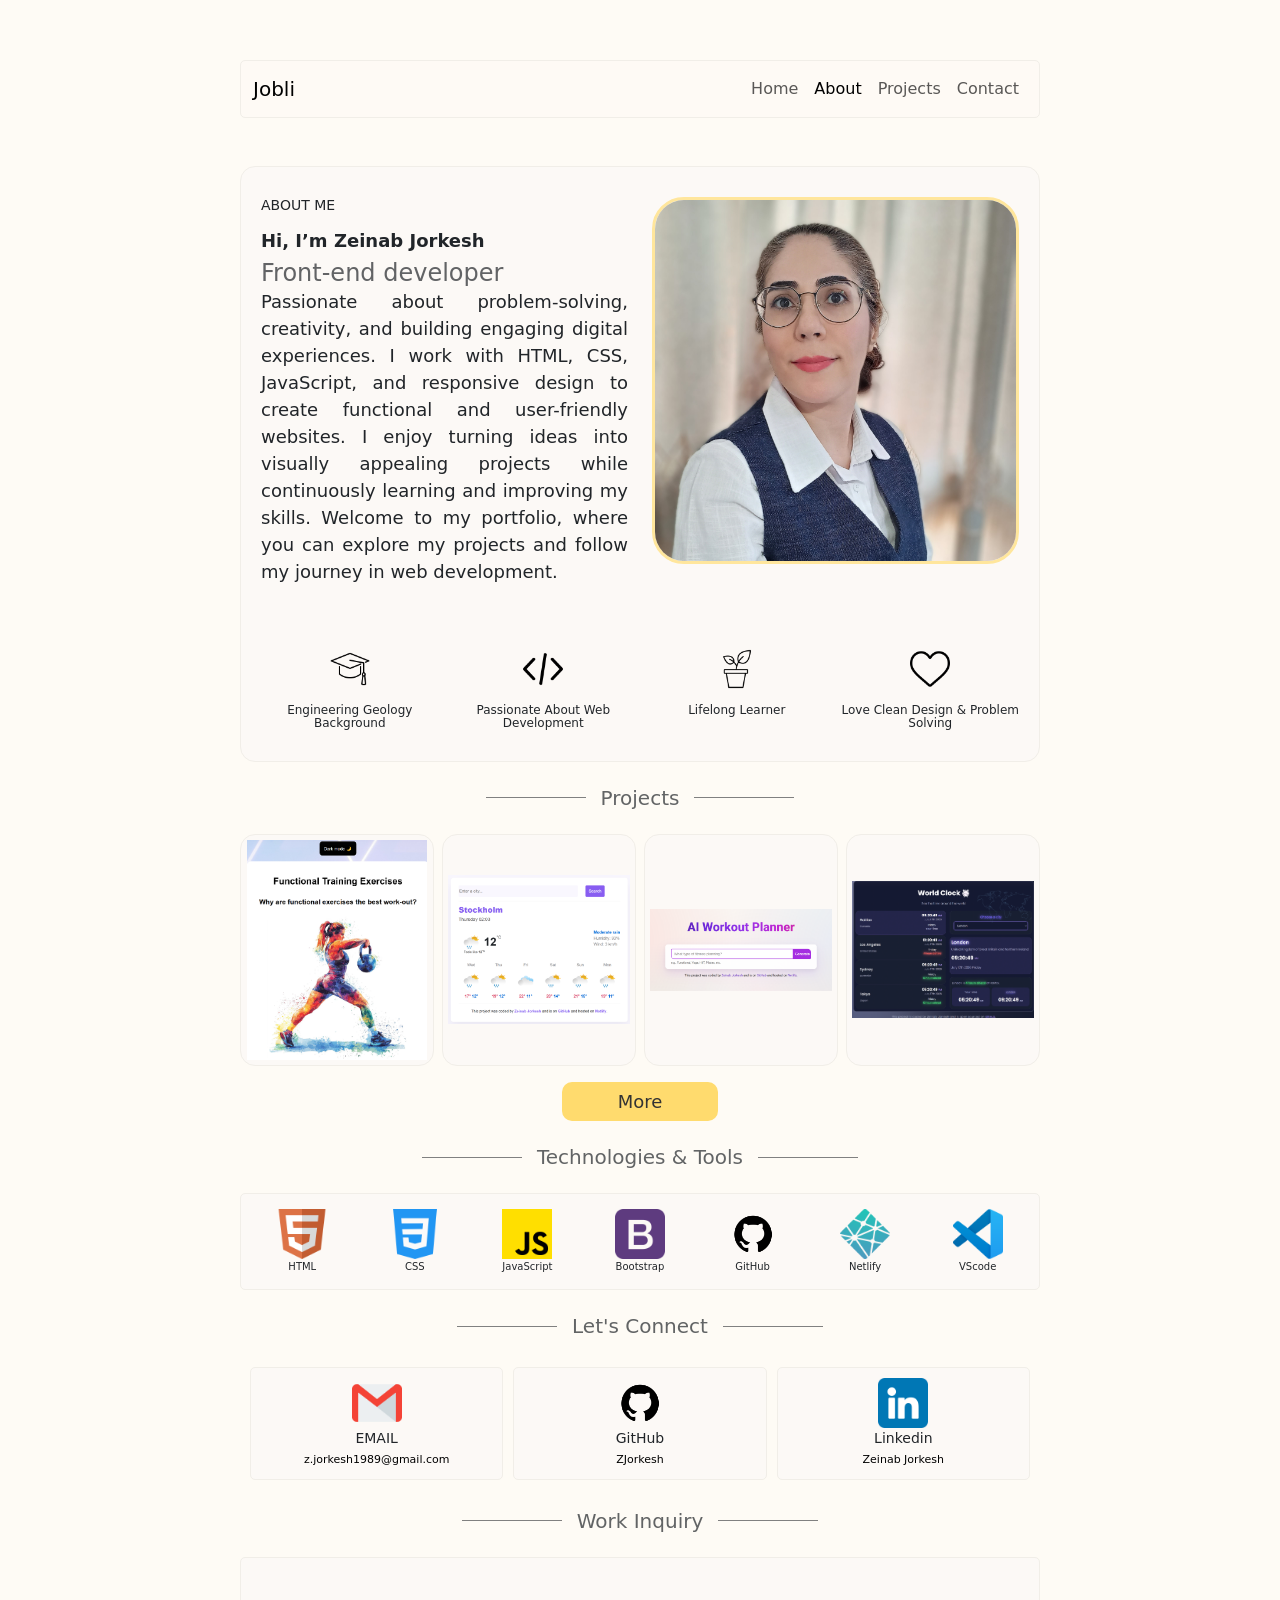
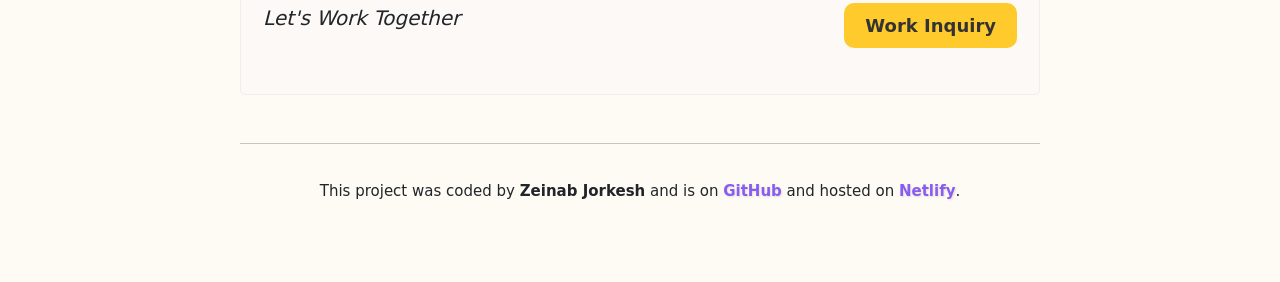
==== commit 8e9694bc: "Added footer" ====
--- a/about.html
+++ b/about.html
@@ -349,5 +349,9 @@
         </div>       
       </div>
     </main>
+    <footer>
+      <hr>
+      <p>This project was coded by <b>Zeinab Jorkesh</b> and is on <a href="https://github.com/zjorkesh/Zeinab-Jorkesh-Portfolio-Project" class="text-decoration-none" target="_blank">GitHub</a> and hosted on <a href="https://zeinab-jorkesh-portfolio.netlify.app/" class="text-decoration-none" target="_blank">Netlify</a>.</p>
+    </footer>
   </body>
 </html>
--- a/src/style.css
+++ b/src/style.css
@@ -352,7 +352,19 @@
     border: var(--border);
     border-radius: 5px;
 }
-/*****work html ******/
+footer p {
+    font-size: 15px;
+    text-align: center;
+}
+
+footer a {
+    color: #885DF1;
+    text-shadow: 1px 1px 2px rgba(80, 60, 0, 0.15);
+    font-weight: bold;
+
+}
+
+/*****Projects html ******/
 
 .project-image {
     width: 100%;
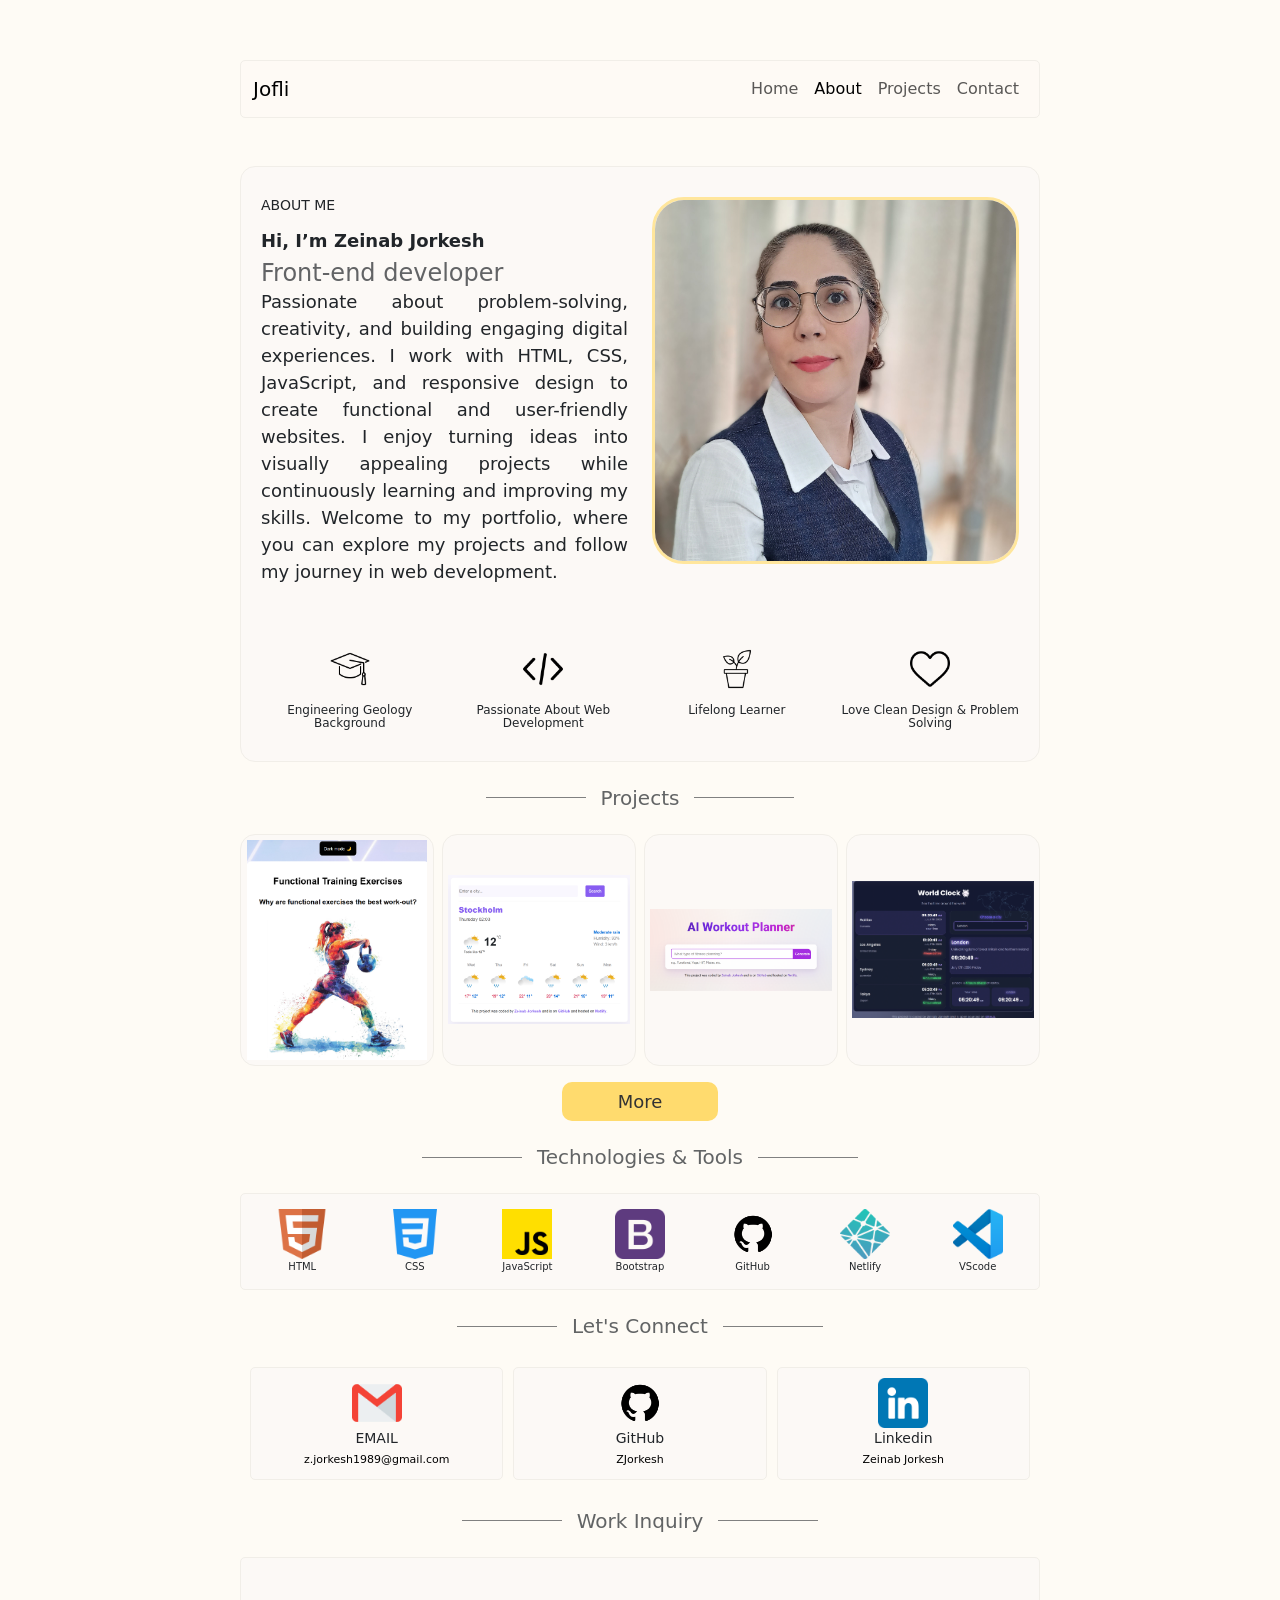
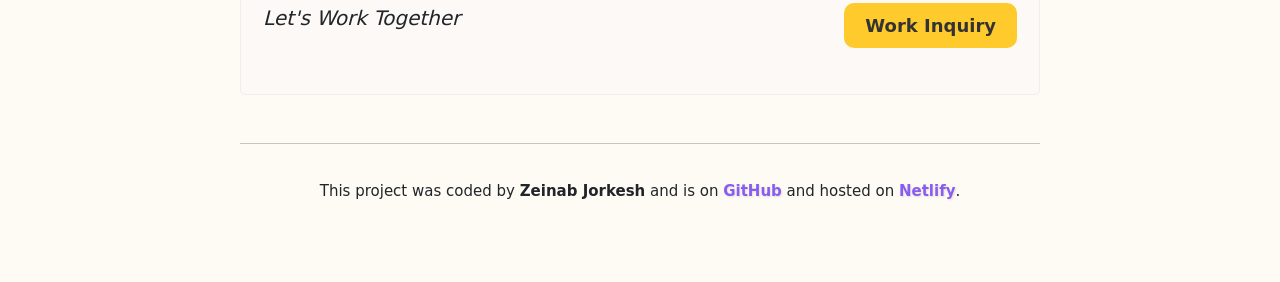
==== commit 617279ef: "Added Work Inquiry form with Web3Forms and updated portfolio pages" ====
--- a/about.html
+++ b/about.html
@@ -24,7 +24,7 @@
   <body>
     <nav class="navbar navbar-expand-lg navbar-light">
       <div class="container-fluid">
-        <a class="navbar-brand" href="#">Jobli</a>
+        <a class="navbar-brand" href="#">Jofli</a>
 
         <button
           class="navbar-toggler"
--- a/src/style.css
+++ b/src/style.css
@@ -376,3 +376,60 @@
     font-size: 14px;
     text-align: center;
 }
+/*****Work inquiry****/
+label {
+    font-size: 20px;
+}
+
+.form {
+    border: var(--border);
+    border-radius: 10px;
+}
+
+.form .name,
+.form .email,
+.form .message {
+    display: flex;
+    flex-direction: column;
+    align-items: center;
+}
+
+.form input,
+.form textarea {
+    width: 80%;
+    height: 80px;
+    background-color: var(--secondary-color);
+    border: var(--border);
+    border-radius: 5px;
+    text-align: justify;
+}
+
+.form input:focus,
+.form textarea:focus {
+    border: 2px solid #ffbf00;
+    outline: none;
+}
+
+.form input {
+    height: 30px;
+    text-align: center;
+}
+
+.form button {
+    font-size: 20px;
+    display: block;
+    margin: 20px auto;
+    background-color: var(--third-color);
+    padding: 10px 25px;
+    border: var(--border);
+    border-radius: 5px;
+}
+
+.form button:hover {
+    background-color: #ffdb6e;
+    border: 1px solid #ffbf00;
+}
+
+.title h1 {
+    font-size: 45px;
+}
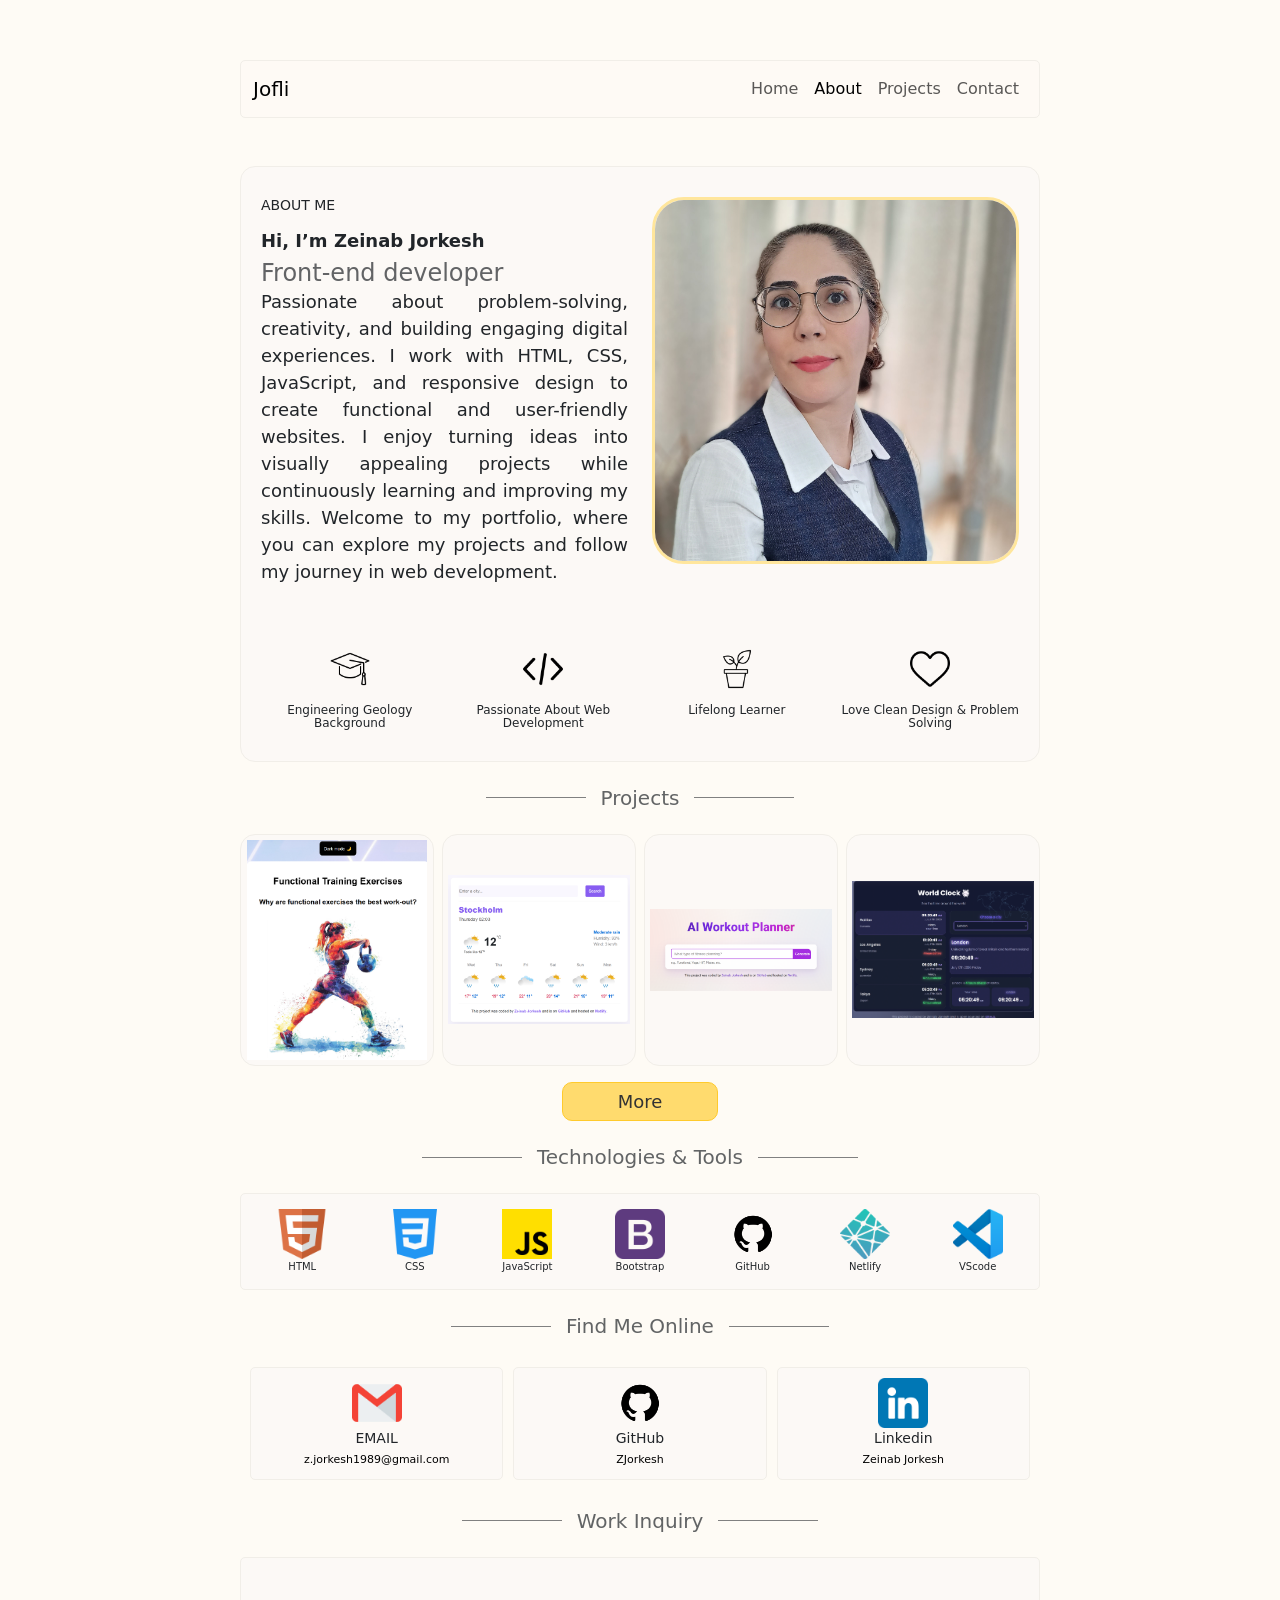
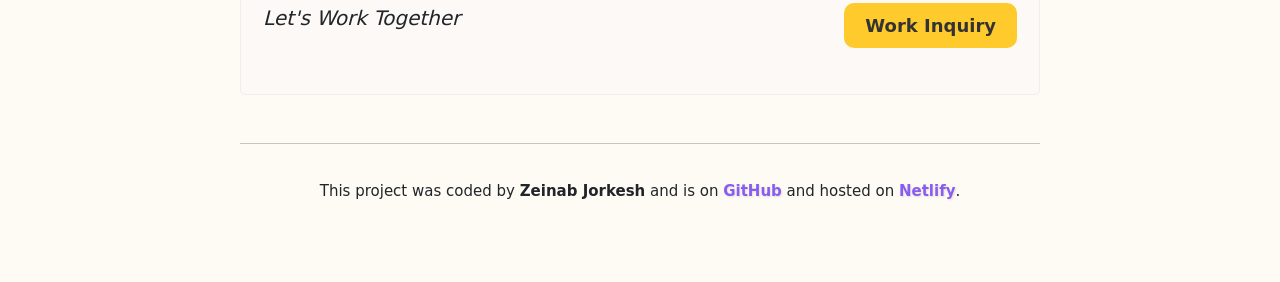
==== commit 5e80fc2d: "Finalize SEO and accessibility improvements" ====
--- a/about.html
+++ b/about.html
@@ -58,11 +58,12 @@
               <a class="nav-link" href="">Contact</a>
 
               <ul class="dropdown-menu">
-                <li>
-                  <a class="dropdown-item" href="#connection">Contact me</a>
-                </li>
-                <li>
-                  <a class="dropdown-item" href="#inquiry">Work Inquiry</a>
+               
+                  <li>
+                    <a class="dropdown-item" href="work-inquiry.html">Work Inquiry</a>
+                  </li>
+                   <li>
+                  <a class="dropdown-item" href="#connection">Find Me Online</a>
                 </li>
               </ul>
             </li>
@@ -95,7 +96,7 @@
           <div class="col-md-6">
             <img
               src="src/personal.jpg"
-              alt=""
+              alt="Zeinab Jorkesh"
               class="img-fluid border border-3 border-warning-subtle rounded-5"
             />
           </div>
@@ -104,22 +105,22 @@
         <div class="my-background-icon mt-5">
           <div class="row gx-3 gy-5">
             <div class="col-6 col-md-3 text-center">
-              <img src="src/education.png" alt="" class="img-fluid" />
+              <img src="src/education.png" alt="Education" class="img-fluid" />
               <p>Engineering Geology Background</p>
             </div>
 
             <div class="col-6 col-md-3 text-center">
-              <img src="src/coding.png" alt="" class="img-fluid" />
+              <img src="src/coding.png" alt="Coding" class="img-fluid" />
               <p>Passionate About Web Development</p>
             </div>
 
             <div class="col-6 col-md-3 text-center">
-              <img src="src/potted-plant.png" alt="" class="img-fluid" />
+              <img src="src/potted-plant.png" alt="Grow-up" class="img-fluid" />
               <p>Lifelong Learner</p>
             </div>
 
             <div class="col-6 col-md-3 text-center">
-              <img src="src/heart.png" alt="" class="img-fluid" />
+              <img src="src/heart.png" alt="Love" class="img-fluid" />
               <p>Love Clean Design &amp; Problem Solving</p>
             </div>
           </div>
@@ -178,7 +179,7 @@
         <div class="more-button">
           <a
             href="projects.html#functional-training-exercises"
-            class="btn mt-3 btn-small"
+            class="btn mt-3 btn-main"
           >
             More
           </a>
@@ -188,7 +189,7 @@
       <div class="technologies mt-4">
         <div class="title mb-4">
           <span></span>
-          <h3>Technologies &amp; Tools</h3>
+          <h3>Technologies & Tools</h3>
           <span></span>
         </div>
 
@@ -197,7 +198,7 @@
             <div class="col-1">
               <img
                 src="src/html.png"
-                alt=""
+                alt="HTML"
                 class="img-fluid"
                 width="50"
                 height="50"
@@ -208,7 +209,7 @@
             <div class="col-1">
               <img
                 src="src/css-3.png"
-                alt=""
+                alt="CSS"
                 class="img-fluid"
                 width="50"
                 height="50"
@@ -219,7 +220,7 @@
             <div class="col-1">
               <img
                 src="src/js.png"
-                alt=""
+                alt="JS"
                 class="img-fluid"
                 width="50"
                 height="50"
@@ -230,7 +231,7 @@
             <div class="col-1">
               <img
                 src="src/bootstrap.png"
-                alt=""
+                alt="Bootstrap"
                 class="img-fluid"
                 width="50"
                 height="50"
@@ -241,7 +242,7 @@
             <div class="col-1">
               <img
                 src="src/GitHub.png"
-                alt=""
+                alt="GitHub"
                 class="img-fluid"
                 width="50"
                 height="50"
@@ -252,7 +253,7 @@
             <div class="col-1">
               <img
                 src="src/netlify.png"
-                alt=""
+                alt="Netlify"
                 class="img-fluid"
                 width="50"
                 height="50"
@@ -263,7 +264,7 @@
             <div class="col-1">
               <img
                 src="src/vscode.png"
-                alt=""
+                alt="VScode"
                 class="img-fluid"
                 width="50"
                 height="50"
@@ -277,7 +278,7 @@
       <div class="connect mt-4" id="connection">
         <div class="title mb-4">
           <span></span>
-          <h3>Let's Connect</h3>
+          <h3>Find Me Online</h3>
           <span></span>
         </div>
 
@@ -286,13 +287,13 @@
             <div class="connect-box">
               <img
                 src="src/gmail.png"
-                alt=""
+                alt="Gmail"
                 class="img-fluid"
                 width="50"
                 height="50"
               />
               <p>EMAIL</p>
-              <a href="mailto:z.jorkesh1989@gmail.com" target="_blank">
+              <a href="mailto:z.jorkesh1989@gmail.com" target="_blank" rel="noopener noreferrer">
                 z.jorkesh1989@gmail.com
               </a>
             </div>
@@ -302,13 +303,13 @@
             <div class="connect-box">
               <img
                 src="src/GitHub.png"
-                alt=""
+                alt="GitHub"
                 class="img-fluid"
                 width="50"
                 height="50"
               />
               <p>GitHub</p>
-              <a href="https://github.com/zjorkesh" target="_blank">
+              <a href="https://github.com/zjorkesh" target="_blank" rel="noopener noreferrer">
                 ZJorkesh
               </a>
             </div>
@@ -318,7 +319,7 @@
             <div class="connect-box">
               <img
                 src="src/linkedin.png"
-                alt=""
+                alt="Linkedin"
                 class="img-fluid"
                 width="50"
                 height="50"
@@ -326,7 +327,7 @@
               <p>Linkedin</p>
               <a
                 href="https://www.linkedin.com/in/zeinab-jorkesh-b8985594/"
-                target="_blank"
+                target="_blank" rel="noopener noreferrer"
               >
                 Zeinab Jorkesh
               </a>
--- a/src/style.css
+++ b/src/style.css
@@ -2,9 +2,53 @@
     --primary-color: #FEFBF5;
     --secondary-color: #FCF9F6;
     --third-color: #FFCA2C;
-        --border: solid 1px #F1EEE8;
+    --border: solid 1px #F1EEE8;
     --box-shadow: 0 5px 10px rgba(0, 0, 0, 0.3);
 }
+
+
+/***** General *****/
+
+body {
+    margin: 60px auto;
+    max-width: 800px;
+    background-color: #FEFBF5;
+}
+
+h1,
+h2,
+h3 {
+    text-align: center;
+    margin: 0;
+}
+
+h1 {
+    font-size: 96px;
+}
+
+h2 {
+    font-size: 48px;
+}
+
+h3 {
+    font-size: 24px;
+    opacity: 0.7;
+}
+
+p {
+    padding: 20px;
+    border-radius: 4px;
+    font-size: 18px;
+    line-height: 1.5;
+    text-align: justify;
+}
+
+.more-button {
+    text-align: center;
+}
+
+/***** Navbar *****/
+
 .navbar {
     background-color: #FEFAF5;
     border: var(--border);
@@ -29,59 +73,29 @@
 }
 
 
-body {
-    margin: 60px auto;
-    max-width: 800px;
-    background-color: #fefbf5;
-}
-
-h1,
-h2,
-h3 {
-    text-align: center;
-    margin: 0;
-}
-
-h1 {
-    font-size: 96px;
-}
-
-h2 {
-    font-size: 48px;
-}
-
-h3 {
-    font-size: 24px;
-    opacity: 0.7;
-}
-
-p {
-
-    padding: 20px;
-    border-radius: 4px;
-    font-size: 18px;
-    line-height: 1.5;
-    text-align: justify;
-}
-
-@media (max-width: 768px) {
-    body {
-        margin: 30px auto;
-        padding: 0 15px;
-    }
-
-        h1 {
-            font-size: 56px;
-        }
-
-        h2 {
-            font-size: 36px;
-        }
-
-        h3 {
-            font-size: 20px;
-        }
-}
+/***** Shared Sections *****/
+
+.title {
+    display: flex;
+    align-items: center;
+    justify-content: center;
+    gap: 15px;
+}
+
+.title span {
+    width: 100px;
+    height: 1px;
+    background-color: gray;
+}
+
+.title h3 {
+    margin: 0;
+    font-size: 20px;
+}
+.work-inquiry {
+    margin-top: 16px;
+}
+
 .inquiry-box {
     background-color: var(--secondary-color);
     border: var(--border);
@@ -92,7 +106,13 @@
     display: flex;
     flex-direction: row;
     justify-content: end;
-
+}
+
+.inquiry-text {
+    font-size: 20px;
+    font-weight: 500;
+    text-transform: capitalize;
+    font-style: italic;
 }
 
 .btn-inquiry {
@@ -106,7 +126,6 @@
     text-align: center;
     display: inline-block;
     font-weight: bold;
-
 }
 
 .btn-inquiry:hover {
@@ -114,13 +133,7 @@
     border: solid 1px #FFCA2C;
 }
 
-.inquiry-text {
-    font-size: 20px;
-    font-weight: 500;
-    text-transform: capitalize;
-    font-style: italic;
-}
-/*****Home html ******/
+/***** Home *****/
 
 .hero {
     background-color: var(--secondary-color);
@@ -171,18 +184,30 @@
     border-radius: 10px;
     text-decoration: none;
     border: solid 1px #FFCA2C;
-
 }
 
 .btn-learn-more:hover {
     background-color: #ffdb6e;
-
-}
-
-.more-button {
-    text-align: center;
-}
-/*****About me html ******/
+}
+
+.btn-main {
+    display: inline-block;
+    font-size: 18px;
+    padding: 8px 55px;
+    line-height: 1.2;
+    background: #ffdb6e;
+    border: solid 1px #FFCA2C;
+    transition: all 1s ease-out;
+    color: rgb(51, 51, 51);
+    border-radius: 10px;
+    text-decoration: none;
+}
+
+.btn-main:hover {
+    background-color: var(--primary-color);
+    border: solid 1px #FFCA2C;
+}
+/***** About Me *****/
 .about-me-section {
     background: var(--secondary-color);
     border: var(--border);
@@ -246,45 +271,9 @@
     text-align: center;
 }
 
-.title {
-    display: flex;
-    align-items: center;
-    justify-content: center;
-    gap: 15px;
-
-}
-
-.title span {
-    width: 100px;
-    height: 1px;
-    background-color: gray;
-}
-
-.title h3 {
-    margin: 0;
-    font-size: 20px;
-}
-.btn-small {
-    display: inline-block;
-    font-size: 18px;
-    padding: 8px 55px;
-    line-height: 1.2;
-    background: #ffdb6e;
-    transition: all 1s ease-out;
-    color: rgb(51, 51, 51);
-    border-radius: 10px;
-    text-decoration: none;
-
-}
-
-.btn-small:hover {
-    background-color: #ffdb6e;
-    border: solid 1px #FFCA2C;
-}
-
-.more-button {
-    text-align: center;
-}
+
+/***** Technologies *****/
+
 .tech-icons {
     background-color: var(--secondary-color);
     border: var(--border);
@@ -295,7 +284,6 @@
     font-size: 10px;
     margin: 0;
     padding: 0;
-
 }
 
 .tech-icons .row {
@@ -314,6 +302,7 @@
 }
 
 
+/***** Connect *****/
 
 .connect p {
     font-size: 14px;
@@ -336,7 +325,6 @@
     justify-content: space-around;
     margin: 0;
     padding: 5px;
-
 }
 
 .connect .col-4 {
@@ -352,19 +340,9 @@
     border: var(--border);
     border-radius: 5px;
 }
-footer p {
-    font-size: 15px;
-    text-align: center;
-}
-
-footer a {
-    color: #885DF1;
-    text-shadow: 1px 1px 2px rgba(80, 60, 0, 0.15);
-    font-weight: bold;
-
-}
-
-/*****Projects html ******/
+
+
+/***** Projects *****/
 
 .project-image {
     width: 100%;
@@ -376,7 +354,7 @@
     font-size: 14px;
     text-align: center;
 }
-/*****Work inquiry****/
+/***** Work Inquiry Form *****/
 label {
     font-size: 20px;
 }
@@ -432,4 +410,44 @@
 
 .title h1 {
     font-size: 45px;
+}
+
+.success-message {
+    display: none;
+    text-align: center;
+}
+/***** Footer *****/
+
+footer p {
+    font-size: 15px;
+    text-align: center;
+}
+
+footer a {
+    color: #885DF1;
+    text-shadow: 1px 1px 2px rgba(80, 60, 0, 0.15);
+    font-weight: bold;
+}
+
+
+/***** Responsive Design *****/
+
+@media (max-width: 768px) {
+
+    body {
+        margin: 30px auto;
+        padding: 0 15px;
+    }
+
+    h1 {
+        font-size: 56px;
+    }
+
+    h2 {
+        font-size: 36px;
+    }
+
+    h3 {
+        font-size: 20px;
+    }
 }
